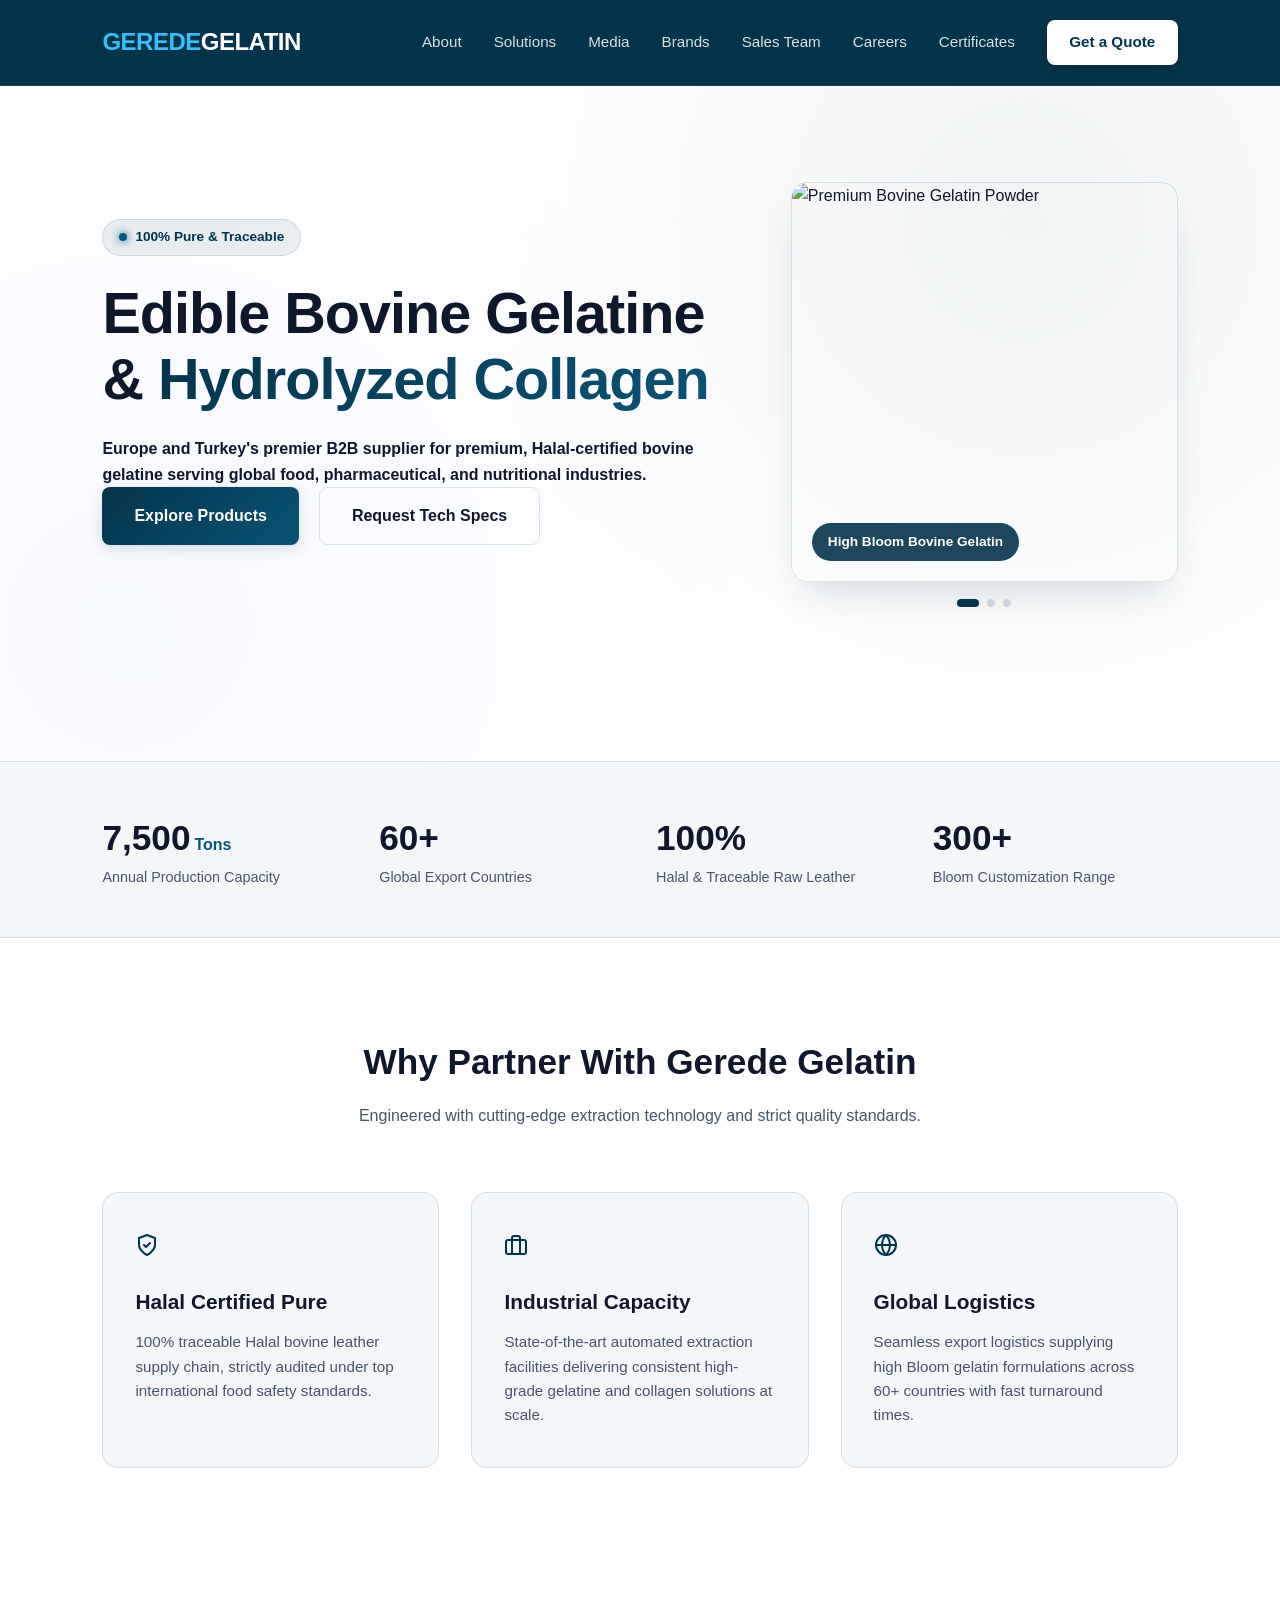
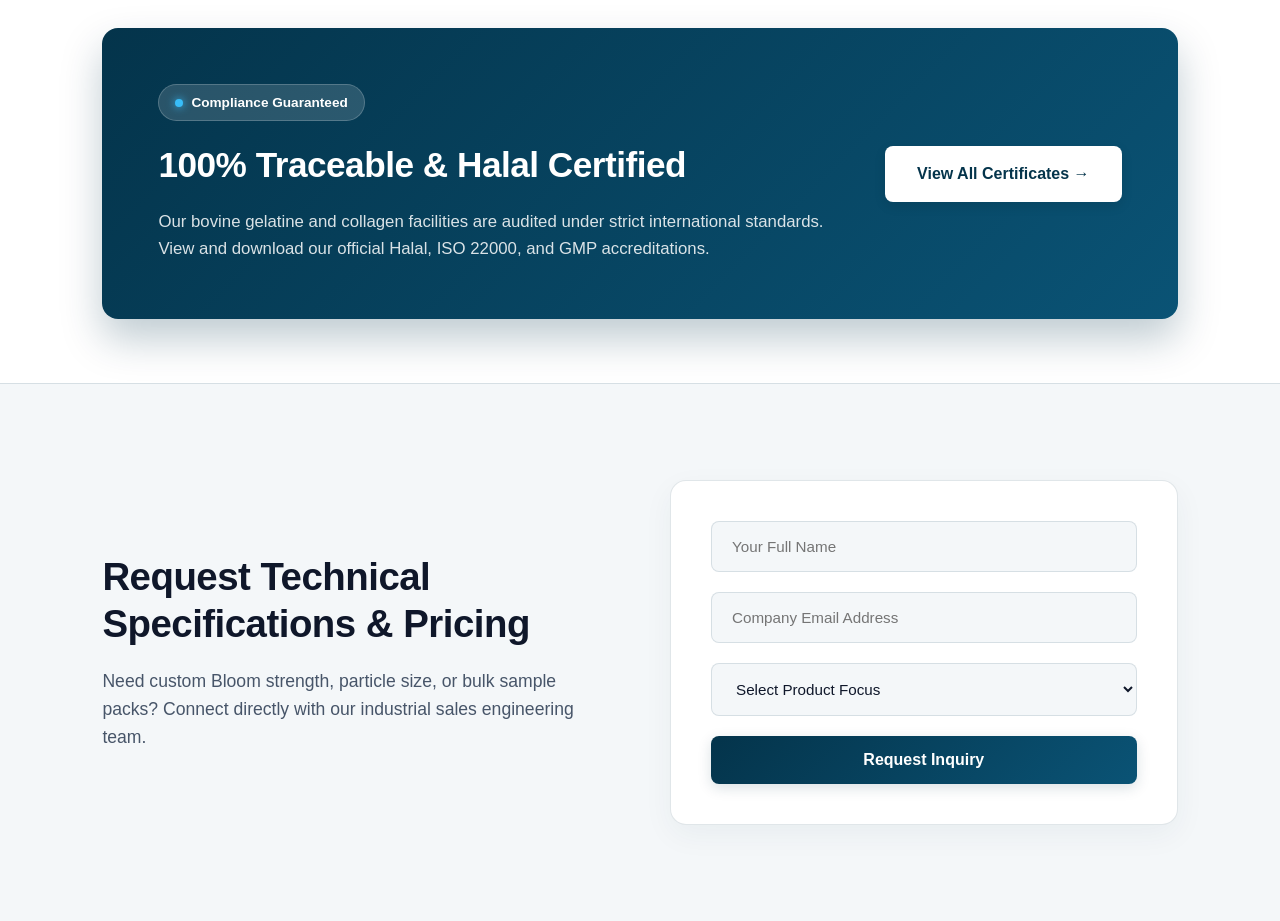
==== index.html @ 1cd3d712 "Revise index.html title and hero section layout Updated the title and improved the hero section layo" ====
<!DOCTYPE html>
<html lang="en">
<head>
  <meta charset="UTF-8">
  <meta name="viewport" content="width=device-width, initial-scale=1.0">
  <title>GeredeGelatin | Premium Halal Bovine Gelatine & Collagen</title>
  
  <!-- SEO & Meta Tags -->
  <meta name="description" content="Europe and Turkey's premier B2B supplier for premium, Halal-certified bovine gelatine and hydrolyzed collagen serving global food, pharmaceutical, and nutritional industries.">
  <meta name="keywords" content="bovine gelatine, hydrolyzed collagen, halal gelatin supplier, Gerede gelatin, pharmaceutical gelatin, B2B gelatin Turkey, baking gelatin, fish gelatin">
  <meta name="robots" content="index, follow">
  
  <!-- Fonts -->
  <link rel="preconnect" href="https://googleapis.com">
  <link rel="preconnect" href="https://gstatic.com" crossorigin>
  <link href="https://googleapis.com/css2?family=Plus+Jakarta+Sans:wght@300;400;500;600;700;800&display=swap" rel="stylesheet">
  
  <!-- Stylesheet -->
  <link rel="stylesheet" href="style.css">
</head>
<body>

  <!-- Top Header Nav -->
  <header class="navbar">
    <a href="index.html" class="logo">
      <span class="logo-accent">GEREDE</span>GELATIN
    </a>
    <nav class="nav-links">
      <a href="#about">About</a>
      <a href="#solutions">Solutions</a>
      <a href="#media">Media</a>
      <a href="#applications">Brands</a>
      <a href="sales-team.html">Sales Team</a>
      <a href="#careers">Careers</a>
      <a href="certificates.html">Certificates</a>
      <a href="#contact" class="nav-btn">Get a Quote</a>
    </nav>
  </header>

  <!-- Hero Section (Güncellendi: İki Sütunlu Yapı) -->
  <section class="hero">
    <div class="hero-container">
      
      <!-- Sol Sütun: Metin İçerikleri -->
      <div class="hero-content">
        <div class="badge">
          <span class="pulse-dot"></span> 100% Pure & Traceable
        </div>
        <h1>Edible Bovine Gelatine & <span class="text-gradient">Hydrolyzed Collagen</span></h1>
        <p><strong>Europe and Turkey's premier B2B supplier for premium, Halal-certified bovine gelatine serving global food, pharmaceutical, and nutritional industries.</strong></p>
        <div class="btn-group">
          <a href="#products" class="btn btn-primary">Explore Products</a>
          <a href="#contact" class="btn btn-outline">Request Tech Specs</a>
        </div>
      </div>

      <!-- Sağ Sütun: Görsel Slider Alanı -->
      <div class="hero-slider-wrapper">
        <div class="hero-slider">
          <!-- Görsel 1: Jelatin Üretimi / Toz -->
          <div class="slide active">
            <img src="https://unsplash.com" alt="Premium Bovine Gelatin Powder">
            <span class="slide-caption">High Bloom Bovine Gelatin</span>
          </div>
          <!-- Görsel 2: Laboratuvar / Kalite Kontrol -->
          <div class="slide">
            <img src="https://unsplash.com" alt="Pharmaceutical Grade Quality Testing">
            <span class="slide-caption">100% Traceable Lab Testing</span>
          </div>
          <!-- Görsel 3: Kapsül / İlaç Sektörü Uygulaması -->
          <div class="slide">
            <img src="https://unsplash.com" alt="Pharmaceutical Gelatin Capsules">
            <span class="slide-caption">Global Pharma Solutions</span>
          </div>
        </div>
        <!-- Slider Navigasyon Noktaları -->
        <div class="slider-dots">
          <span class="dot active"></span>
          <span class="dot"></span>
          <span class="dot"></span>
        </div>
      </div>

    </div>
  </section>

  <!-- Quick Stats Bar -->
  <section class="stats-bar">
    <div class="stat-item">
      <h2>7,500<span>Tons</span></h2>
      <p>Annual Production Capacity</p>
    </div>
    <div class="stat-item">
      <h2>60+</h2>
      <p>Global Export Countries</p>
    </div>
    <div class="stat-item">
      <h2>100%</h2>
      <p>Halal & Traceable Raw Leather</p>
    </div>
    <div class="stat-item">
      <h2>300+</h2>
      <p>Bloom Customization Range</p>
    </div>
  </section>

  <!-- Feature Grid / Products -->
  <section class="features" id="products">
    <div class="section-header">
      <h2>Why Partner With Gerede Gelatin</h2>
      <p>Engineered with cutting-edge extraction technology and strict quality standards.</p>
    </div>

    <div class="card-grid">
      <div class="card">
        <div class="icon-box">
          <svg aria-hidden="true" width="24" height="24" viewBox="0 0 24 24" fill="none" stroke="currentColor" stroke-width="2" stroke-linecap="round" stroke-linejoin="round"><path d="M12 22s8-4 8-10V5l-8-3-8 3v7c0 6 8 10 8 10z"/><path d="m9 12 2 2 4-4"/></svg>
        </div>
        <h3>Halal Certified Pure</h3>
        <p>100% traceable Halal bovine leather supply chain, strictly audited under top international food safety standards.</p>
      </div>

      <div class="card">
        <div class="icon-box">
          <svg aria-hidden="true" width="24" height="24" viewBox="0 0 24 24" fill="none" stroke="currentColor" stroke-width="2" stroke-linecap="round" stroke-linejoin="round"><rect x="2" y="7" width="20" height="14" rx="2" ry="2"/><path d="M16 21V5a2 2 0 0 0-2-2h-4a2 2 0 0 0-2 2v16"/></svg>
        </div>
        <h3>Industrial Capacity</h3>
        <p>State-of-the-art automated extraction facilities delivering consistent high-grade gelatine and collagen solutions at scale.</p>
      </div>

      <div class="card">
        <div class="icon-box">
          <svg aria-hidden="true" width="24" height="24" viewBox="0 0 24 24" fill="none" stroke="currentColor" stroke-width="2" stroke-linecap="round" stroke-linejoin="round"><circle cx="12" cy="12" r="10"/><path d="M2 12h20"/><path d="M12 2a15.3 15.3 0 0 1 4 10 15.3 15.3 0 0 1-4 10 15.3 15.3 0 0 1-4-10 15.3 15.3 0 0 1 4-10z"/></svg>
        </div>
        <h3>Global Logistics</h3>
        <p>Seamless export logistics supplying high Bloom gelatin formulations across 60+ countries with fast turnaround times.</p>
      </div>
    </div>
  </section>

  <!-- Certificate Preview Section -->
  <section class="cert-preview-section">
    <div class="cert-preview-card">
      <div class="cert-preview-info">
        <span class="badge">
          <span class="pulse-dot"></span> Compliance Guaranteed
        </span>
        <h2>100% Traceable & Halal Certified</h2>
        <p>Our bovine gelatine and collagen facilities are audited under strict international standards. View and download our official Halal, ISO 22000, and GMP accreditations.</p>
      </div>
      <div class="cert-preview-cta">
        <a href="certificates.html" class="btn btn-primary">View All Certificates →</a>
      </div>
    </div>
  </section>

  <!-- B2B Lead CTA / Contact Section -->
  <section class="contact-section" id="contact">
    <div class="contact-container">
      <div class="contact-text">
        <h2>Request Technical Specifications & Pricing</h2>
        <p>Need custom Bloom strength, particle size, or bulk sample packs? Connect directly with our industrial sales engineering team.</p>
      </div>
      <form class="contact-form" onsubmit="event.preventDefault();">
        <div class="form-group">
          <label for="full-name" class="sr-only">Your Full Name</label>
          <input type="text" id="full-name" placeholder="Your Full Name" required>
        </div>
        
        <div class="form-group">
          <label for="company-email" class="sr-only">Company Email Address</label>
          <input type="email" id="company-email" placeholder="Company Email Address" required>
        </div>

        <div class="form-group">
          <label for="product-focus" class="sr-only">Select Product Focus</label>
          <select id="product-focus" required>
            <option value="" disabled selected>Select Product Focus</option>
            <option value="edible">Edible Bovine Gelatine</option>
            <option value="pharma">Pharmaceutical Grade Gelatine</option>
            <option value="collagen">Hydrolyzed Collagen Peptides</option>
          </select>
        </div>

        <button type="submit" class="btn btn-primary">Request Inquiry</button>
      </form>
    </div>
  </section>

  <!-- Slider Otomatik Geçiş Scripti -->
  <script>
    const slides = document.querySelectorAll('.slide');
    const dots = document.querySelectorAll('.dot');
    let currentSlide = 0;

    function showSlide(index) {
      slides.forEach(slide => slide.classList.remove('active'));
      dots.forEach(dot => dot.classList.remove('active'));
      
      slides[index].classList.add('active');
      dots[index].classList.add('active');
    }

    function nextSlide() {
      currentSlide = (currentSlide + 1) % slides.length;
      showSlide(currentSlide);
    }

    // Her 4 saniyede bir resmi otomatik değiştirir
    setInterval(nextSlide, 4000);
  </script>

</body>
</html>
---- style.css ----
/* ==========================================================================
   1. Global Variables & Crisp White Theme
   ========================================================================== */
:root {
  --bg-main: #ffffff;                    /* Tam Beyaz Arka Plan */
  --bg-surface: #f4f7f9;                 /* Kartlar için hafif gri-mavi */
  --bg-surface-hover: #eaf0f4;
  
  /* Navy & Sapphire Accents */
  --primary: #04344b;                    /* Kurumsal Koyu Lacivert */
  --primary-light: #07567c;
  --primary-gradient: linear-gradient(135deg, #04344b 0%, #0a5375 100%);
  --accent-glow: rgba(4, 52, 75, 0.15);
  
  --text-main: #0f172a;                  /* Okunabilirlik için ana metin */
  --text-muted: #475569;                 /* İkinci derece metinler */
  --border-color: rgba(4, 52, 75, 0.12);

  --radius-sm: 8px;
  --radius-md: 16px;
  --radius-lg: 24px;
}

* {
  margin: 0;
  padding: 0;
  box-sizing: border-box;
}

html {
  scroll-behavior: smooth;
}

body {
  font-family: 'Plus Jakarta Sans', sans-serif;
  background-color: var(--bg-main);
  color: var(--text-main);
  line-height: 1.6;
  overflow-x: hidden;
}

/* ==========================================================================
   2. Sleek Mavi Header (Yazılar Beyaz)
   ========================================================================== */
.navbar {
  display: flex;
  justify-content: space-between;
  align-items: center;
  padding: 1.25rem 8%;
  background: var(--primary);
  border-bottom: 1px solid rgba(255, 255, 255, 0.08);
  position: sticky;
  top: 0;
  z-index: 1000;
}

.logo {
  font-weight: 800;
  font-size: 1.5rem;
  color: #ffffff;
  text-decoration: none;
  letter-spacing: -0.5px;
}

.logo-accent {
  color: #38bdf8;
  -webkit-text-fill-color: initial;
  background: none;
}

.nav-links {
  display: flex;
  align-items: center;
  gap: 2rem;
}

.nav-links a {
  text-decoration: none;
  color: rgba(255, 255, 255, 0.85);
  font-weight: 500;
  font-size: 0.95rem;
  transition: color 0.2s ease;
}

.nav-links a:hover {
  color: #ffffff;
}

.nav-links .nav-btn {
  background: #ffffff;
  color: var(--primary);
  font-weight: 700;
  padding: 0.65rem 1.4rem;
  border-radius: var(--radius-sm);
  box-shadow: 0 4px 12px rgba(0, 0, 0, 0.15);
  transition: transform 0.2s ease, box-shadow 0.2s ease;
}

.nav-links .nav-btn:hover {
  transform: translateY(-2px);
  box-shadow: 0 6px 20px rgba(255, 255, 255, 0.25);
  background: #f4f7f9;
}

/* ==========================================================================
   3. Hero Section (Yazılar Sola Yaslı, Çakışmalar Temizlendi)
   ========================================================================== */
.hero {
  padding: 6rem 8% 4rem;
  background: radial-gradient(circle at 80% 20%, rgba(4, 52, 75, 0.06) 0%, transparent 50%),
              radial-gradient(circle at 10% 80%, rgba(37, 99, 235, 0.04) 0%, transparent 50%);
  min-height: 75vh;
  display: block; /* Hatalı ortalamayı engellemek için block yapıldı */
}

.hero-container {
  display: flex;
  align-items: center;
  justify-content: space-between;
  gap: 60px;
  width: 100%;
  max-width: 1400px;
  margin: 0 auto;
}

/* Sol Taraf: Yazıların Alanı */
.hero-content {
  flex: 1.3;
  max-width: 680px;
  text-align: left; /* Sola yaslama kesinleştirildi */
}

.badge {
  display: inline-flex;
  align-items: center;
  gap: 8px;
  background: rgba(4, 52, 75, 0.08);
  border: 1px solid var(--border-color);
  color: var(--primary);
  font-size: 0.85rem;
  font-weight: 600;
  padding: 0.4rem 1rem;
  border-radius: 100px;
  margin-bottom: 1.5rem;
}

.pulse-dot {
  width: 8px;
  height: 8px;
  background-color: var(--primary-light);
  border-radius: 50%;
  box-shadow: 0 0 8px var(--primary-light);
}

.hero h1 {
  font-size: clamp(2.3rem, 4.5vw, 3.8rem);
  font-weight: 800;
  line-height: 1.15;
  letter-spacing: -1px;
  color: var(--text-main);
  margin-bottom: 1.5rem;
  text-align: left;
}

.text-gradient {
  background: var(--primary-gradient);
  -webkit-background-clip: text;
  -webkit-text-fill-color: transparent;
}

/* Tanıtım Yazısı */
.hero-bold-text {
  font-size: 1.2rem;
  font-weight: 700;
  line-height: 1.6;
  color: var(--text-muted);
  margin-bottom: 2.5rem;
  max-width: 95%; 
  text-align: left;
}

/* Sağ Taraf: Slider Alanı */
.hero-slider-wrapper {
  flex: 0.8;
  width: 100%;
  max-width: 480px;
  position: relative;
}

.hero-slider {
  width: 100%;
  height: 400px;
  position: relative;
  overflow: hidden;
  border-radius: var(--radius-md);
  box-shadow: 0 20px 40px -15px rgba(4, 52, 75, 0.2);
  border: 1px solid var(--border-color);
}

.slide {
  position: absolute;
  top: 0;
  left: 0;
  width: 100%;
  height: 100%;
  opacity: 0;
  transition: opacity 0.6s ease-in-out;
}

.slide.active {
  opacity: 1;
}

.slide img {
  width: 100%;
  height: 100%;
  object-fit: cover;
}

.slide-caption {
  position: absolute;
  bottom: 20px;
  left: 20px;
  background: rgba(4, 52, 75, 0.9);
  color: #ffffff;
  padding: 8px 16px;
  border-radius: 30px;
  font-size: 0.85rem;
  font-weight: 600;
  backdrop-filter: blur(4px);
}

.slider-dots {
  position: absolute;
  bottom: -25px;
  left: 50%;
  transform: translateX(-50%);
  display: flex;
  gap: 8px;
}

.dot {
  width: 8px;
  height: 8px;
  border-radius: 50%;
  background: #cbd5e1;
  transition: all 0.3s ease;
}

.dot.active {
  background: var(--primary);
  width: 22px;
  border-radius: 4px;
}

/* Buton Grupları */
.btn-group {
  display: flex;
  gap: 1.25rem;
  flex-wrap: wrap;
  justify-content: flex-start; /* Butonları sola yaslar */
}

.btn {
  padding: 0.95rem 2rem;
  font-weight: 600;
  font-size: 1rem;
  text-decoration: none;
  border-radius: var(--radius-sm);
  transition: all 0.25s ease;
  display: inline-flex;
  align-items: center;
  justify-content: center;
}

.btn-primary {
  background: var(--primary-gradient);
  color: #ffffff;
  box-shadow: 0 4px 14px var(--accent-glow);
}

.btn-primary:hover {
  transform: translateY(-2px);
  box-shadow: 0 6px 20px rgba(4, 52, 75, 0.3);
}

.btn-outline {
  background: transparent;
  border: 1px solid var(--border-color);
  color: var(--text-main);
}

.btn-outline:hover {
  background: var(--bg-surface);
  border-color: var(--primary);
}

/* ==========================================================================
   4. Stats Counter Bar
   ========================================================================== */
.stats-bar {
  display: grid;
  grid-template-columns: repeat(auto-fit, minmax(200px, 1fr));
  gap: 2rem;
  padding: 3rem 8%;
  background: var(--bg-surface);
  border-top: 1px solid var(--border-color);
  border-bottom: 1px solid var(--border-color);
}

.stat-item h2 {
  font-size: 2.2rem;
  font-weight: 800;
  color: var(--text-main);
}

.stat-item h2 span {
  font-size: 1rem;
  color: var(--primary-light);
  margin-left: 4px;
}

.stat-item p {
  color: var(--text-muted);
  font-size: 0.9rem;
}

/* ==========================================================================
   5. Features Grid & Icon Colors
   ========================================================================== */
.features {
  padding: 6rem 8%;
  max-width: 1400px;
  margin: 0 auto;
}

.section-header {
  text-align: center;
  max-width: 600px;
  margin: 0 auto 4rem;
}

.section-header h2 {
  font-size: 2.2rem;
  font-weight: 700;
  margin-bottom: 0.75rem;
}

.section-header p {
  color: var(--text-muted);
}

.card-grid {
  display: grid;
  grid-template-columns: repeat(auto-fit, minmax(300px, 1fr));
  gap: 2rem;
}

.card {
  background: var(--bg-surface);
  padding: 2.5rem 2rem;
  border-radius: var(--radius-md);
  border: 1px solid var(--border-color);
  transition: all 0.3s cubic-bezier(0.4, 0, 0.2, 1);
}

.card:hover {
  transform: translateY(-4px);
  background: var(--bg-surface-hover);
  box-shadow: 0 12px 20px rgba(4, 52, 75, 0.05);
}

/* İkonların rengi lacivert yapıldı */
.icon-box {
  color: var(--primary);
  margin-bottom: 1.25rem;
}

.card h3 {
  font-size: 1.3rem;
  margin-bottom: 0.75rem;
  font-weight: 700;
}

.card p {
  color: var(--text-muted);
  font-size: 0.95rem;
}

/* ==========================================================================
   6. Responsive Mobile Design (Mobilde Ortalanır)
   ========================================================================== */
@media (max-width: 968px) {
  .hero {
    padding: 4rem 8% 3rem;
  }
  .hero-container {
    flex-direction: column;
    text-align: center;
    gap: 40px;
  }
  .hero-content {
    text-align: center;
    max-width: 100%;
  }
  .hero h1, .hero-bold-text {
    text-align: center;
  }
  .btn-group {
    justify-content: center;
  }
  .hero-slider-wrapper {
    max-width: 100%;
  }
  .hero-slider {
    height: 320px;
  }
}
/* ==========================================================================
   7. Certificate Preview Section (Eksik Olan Alt Kısım)
   ========================================================================== */
.cert-preview-section {
  padding: 4rem 8%;
  background: var(--bg-main);
}

.cert-preview-card {
  background: var(--primary-gradient);
  color: #ffffff;
  padding: 3.5rem;
  border-radius: var(--radius-md);
  display: flex;
  justify-content: space-between;
  align-items: center;
  gap: 40px;
  box-shadow: 0 20px 40px rgba(4, 52, 75, 0.25);
}

.cert-preview-info {
  flex: 1;
  max-width: 700px;
}

.cert-preview-info .badge {
  background: rgba(255, 255, 255, 0.15);
  color: #ffffff;
  border: 1px solid rgba(255, 255, 255, 0.2);
  margin-bottom: 1rem;
}

.cert-preview-info .pulse-dot {
  background-color: #38bdf8;
  box-shadow: 0 0 8px #38bdf8;
}

.cert-preview-info h2 {
  font-size: 2.2rem;
  font-weight: 800;
  margin-bottom: 1rem;
  letter-spacing: -0.5px;
}

.cert-preview-info p {
  color: rgba(255, 255, 255, 0.85);
  font-size: 1.05rem;
  line-height: 1.6;
}

/* Kartın İçindeki Beyaz Buton */
.cert-preview-cta .btn-primary {
  background: #ffffff;
  color: var(--primary);
  font-weight: 700;
  box-shadow: 0 4px 12px rgba(0, 0, 0, 0.1);
  white-space: nowrap;
}

.cert-preview-cta .btn-primary:hover {
  background: var(--bg-surface);
  color: var(--primary-light);
  transform: translateY(-2px);
  box-shadow: 0 8px 24px rgba(255, 255, 255, 0.2);
}

/* ==========================================================================
   8. B2B Lead CTA / Contact Section (Eksik Olan Form Alanı)
   ========================================================================== */
.contact-section {
  padding: 6rem 8%;
  background: var(--bg-surface);
  border-top: 1px solid var(--border-color);
}

.contact-container {
  max-width: 1200px;
  margin: 0 auto;
  display: grid;
  grid-template-columns: 1fr 1fr;
  gap: 60px;
  align-items: center;
}

.contact-text h2 {
  font-size: 2.4rem;
  font-weight: 800;
  color: var(--text-main);
  margin-bottom: 1.25rem;
  letter-spacing: -0.5px;
  line-height: 1.2;
}

.contact-text p {
  color: var(--text-muted);
  font-size: 1.1rem;
  line-height: 1.6;
}

/* Modern Form Elementleri */
.contact-form {
  background: #ffffff;
  padding: 2.5rem;
  border-radius: var(--radius-md);
  border: 1px solid var(--border-color);
  box-shadow: 0 10px 30px rgba(4, 52, 75, 0.05);
  display: flex;
  flex-direction: column;
  gap: 1.25rem;
}

.form-group {
  position: relative;
  width: 100%;
}

/* Ekran okuyucular için gizlenen label'lar siteyi bozmasın */
.sr-only {
  position: absolute;
  width: 1px;
  height: 1px;
  padding: 0;
  margin: -1px;
  overflow: hidden;
  clip: rect(0, 0, 0, 0);
  border: 0;
}

.contact-form input,
.contact-form select {
  width: 100%;
  padding: 1rem 1.25rem;
  font-family: inherit;
  font-size: 0.95rem;
  color: var(--text-main);
  background-color: var(--bg-surface);
  border: 1px solid var(--border-color);
  border-radius: var(--radius-sm);
  transition: all 0.2s ease;
  outline: none;
}

/* Girdi Alanlarına Tıklanınca (Focus) Oluşan Efekt */
.contact-form input:focus,
.contact-form select:focus {
  border-color: var(--primary);
  background-color: #ffffff;
  box-shadow: 0 0 0 3px rgba(4, 52, 75, 0.1);
}

.contact-form button[type="submit"] {
  width: 100%;
  border: none;
  cursor: pointer;
  font-family: inherit;
}

/* ==========================================================================
   9. Alt Kısımlar İçin Mobil Uyumluluk (Responsive)
   ========================================================================== */
@media (max-width: 968px) {
  .cert-preview-card {
    flex-direction: column;
    text-align: center;
    padding: 2.5rem 1.5rem;
    gap: 25px;
  }
  
  .contact-container {
    grid-template-columns: 1fr;
    gap: 40px;
    text-align: center;
  }

  .contact-form {
    padding: 1.75rem;
  }
}
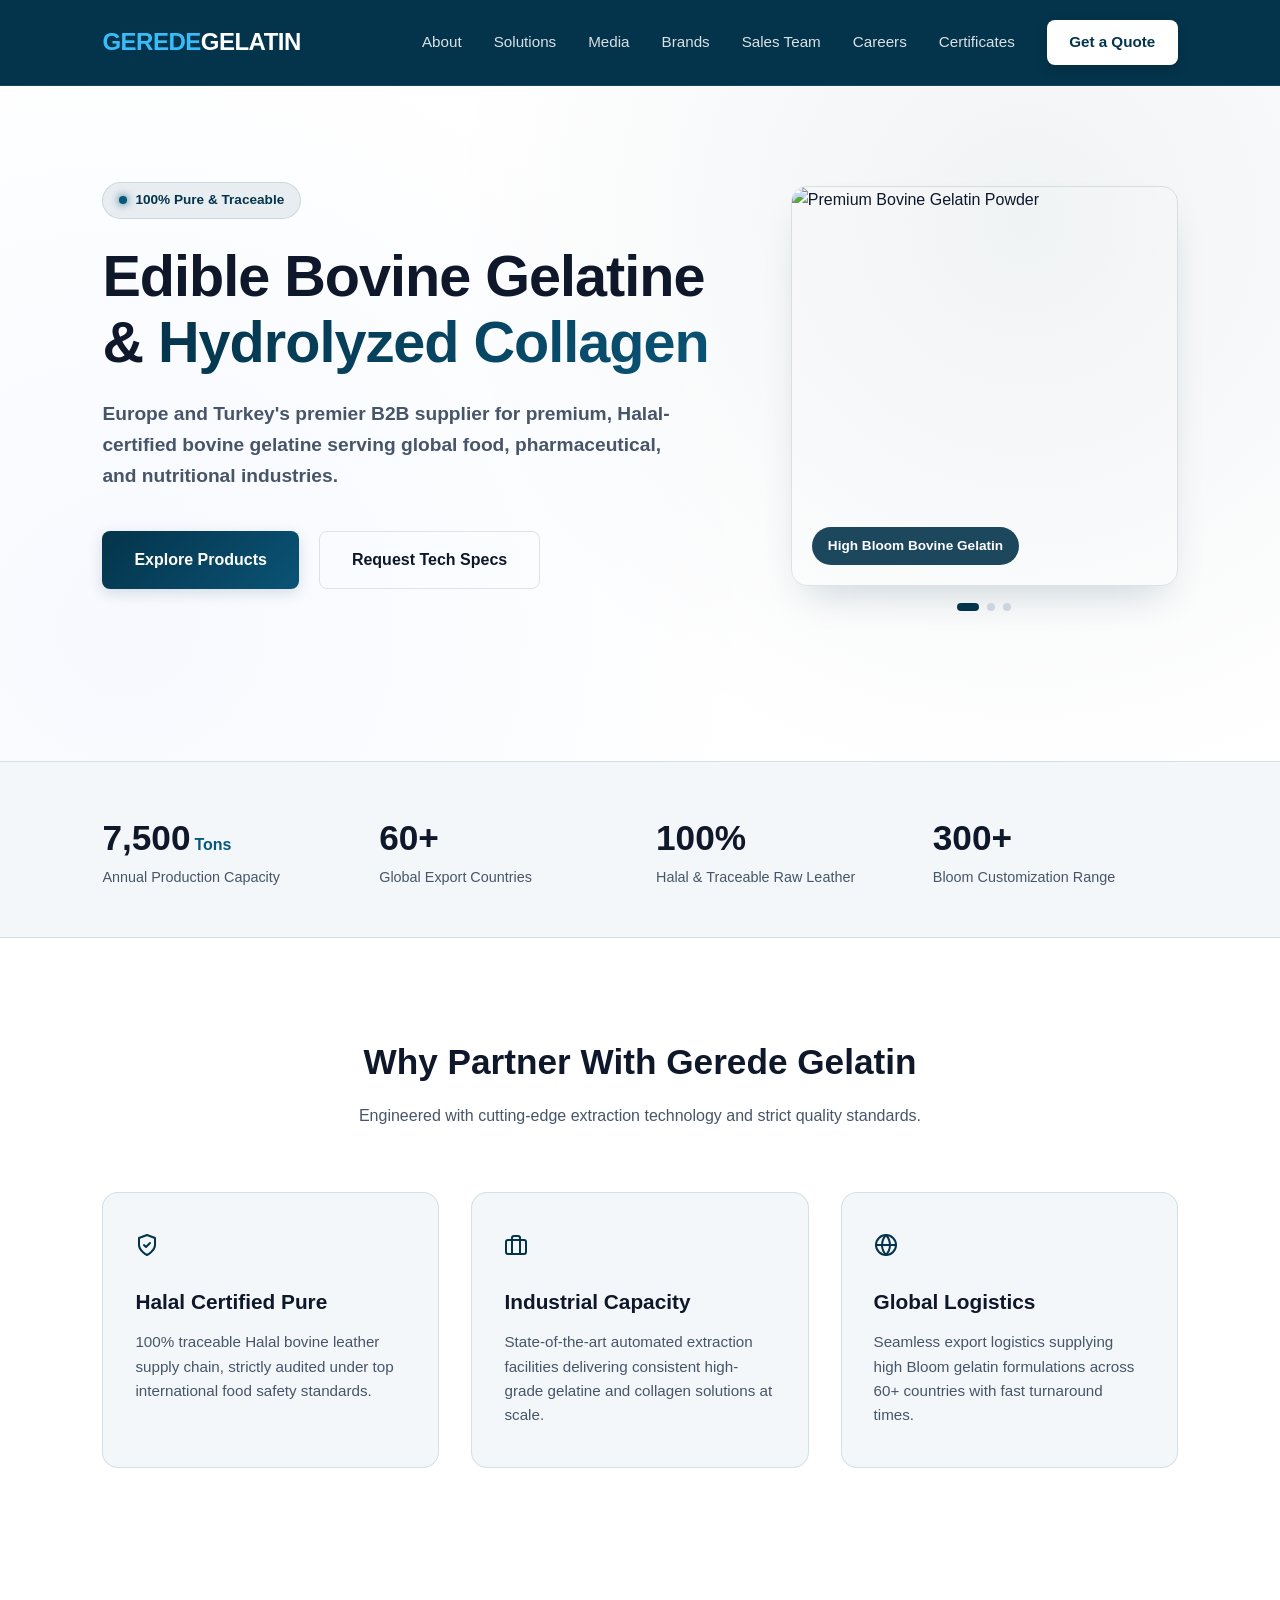
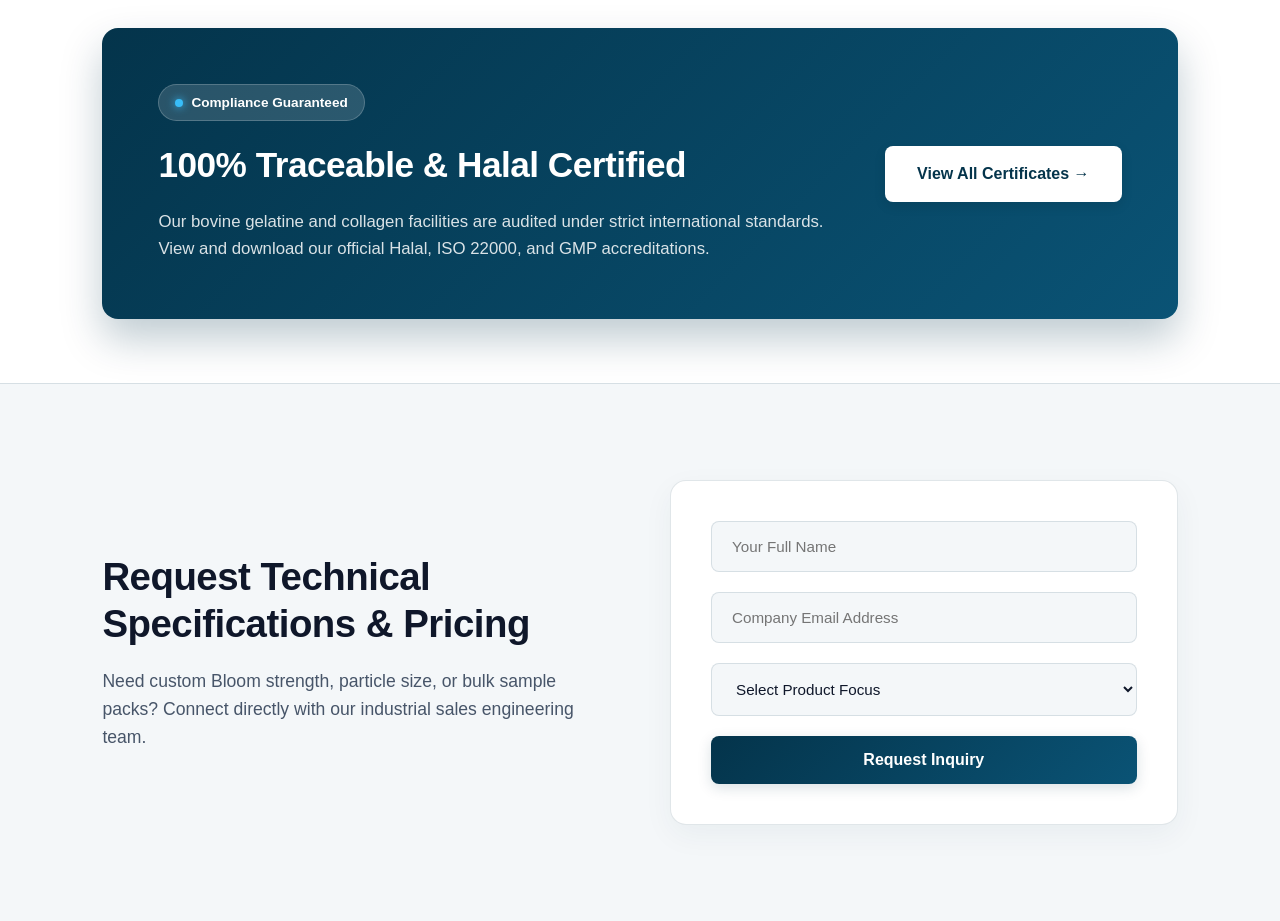
==== commit 6baea661: "a" ====
--- a/index.html
+++ b/index.html
@@ -3,7 +3,7 @@
 <head>
   <meta charset="UTF-8">
   <meta name="viewport" content="width=device-width, initial-scale=1.0">
-  <title>GeredeGelatin | Premium Halal Bovine Gelatine & Collagen</title>
+  <title>GeredeGelatin | Gelatine & Collagen</title>
   
   <!-- SEO & Meta Tags -->
   <meta name="description" content="Europe and Turkey's premier B2B supplier for premium, Halal-certified bovine gelatine and hydrolyzed collagen serving global food, pharmaceutical, and nutritional industries.">
@@ -37,17 +37,18 @@
     </nav>
   </header>
 
-  <!-- Hero Section (Güncellendi: İki Sütunlu Yapı) -->
+  <!-- Hero Section -->
   <section class="hero">
     <div class="hero-container">
       
-      <!-- Sol Sütun: Metin İçerikleri -->
+      <!-- Sol Sütun: Yazı Alanı -->
       <div class="hero-content">
         <div class="badge">
           <span class="pulse-dot"></span> 100% Pure & Traceable
         </div>
         <h1>Edible Bovine Gelatine & <span class="text-gradient">Hydrolyzed Collagen</span></h1>
-        <p><strong>Europe and Turkey's premier B2B supplier for premium, Halal-certified bovine gelatine serving global food, pharmaceutical, and nutritional industries.</strong></p>
+        <!-- class="hero-bold-text" eklenerek daralması engellendi -->
+        <p class="hero-bold-text">Europe and Turkey's premier B2B supplier for premium, Halal-certified bovine gelatine serving global food, pharmaceutical, and nutritional industries.</p>
         <div class="btn-group">
           <a href="#products" class="btn btn-primary">Explore Products</a>
           <a href="#contact" class="btn btn-outline">Request Tech Specs</a>
@@ -57,23 +58,19 @@
       <!-- Sağ Sütun: Görsel Slider Alanı -->
       <div class="hero-slider-wrapper">
         <div class="hero-slider">
-          <!-- Görsel 1: Jelatin Üretimi / Toz -->
           <div class="slide active">
             <img src="https://unsplash.com" alt="Premium Bovine Gelatin Powder">
             <span class="slide-caption">High Bloom Bovine Gelatin</span>
           </div>
-          <!-- Görsel 2: Laboratuvar / Kalite Kontrol -->
           <div class="slide">
             <img src="https://unsplash.com" alt="Pharmaceutical Grade Quality Testing">
             <span class="slide-caption">100% Traceable Lab Testing</span>
           </div>
-          <!-- Görsel 3: Kapsül / İlaç Sektörü Uygulaması -->
           <div class="slide">
             <img src="https://unsplash.com" alt="Pharmaceutical Gelatin Capsules">
             <span class="slide-caption">Global Pharma Solutions</span>
           </div>
         </div>
-        <!-- Slider Navigasyon Noktaları -->
         <div class="slider-dots">
           <span class="dot active"></span>
           <span class="dot"></span>
@@ -187,7 +184,6 @@
     </div>
   </section>
 
-  <!-- Slider Otomatik Geçiş Scripti -->
   <script>
     const slides = document.querySelectorAll('.slide');
     const dots = document.querySelectorAll('.dot');
@@ -196,7 +192,6 @@
     function showSlide(index) {
       slides.forEach(slide => slide.classList.remove('active'));
       dots.forEach(dot => dot.classList.remove('active'));
-      
       slides[index].classList.add('active');
       dots[index].classList.add('active');
     }
@@ -205,8 +200,6 @@
       currentSlide = (currentSlide + 1) % slides.length;
       showSlide(currentSlide);
     }
-
-    // Her 4 saniyede bir resmi otomatik değiştirir
     setInterval(nextSlide, 4000);
   </script>
 
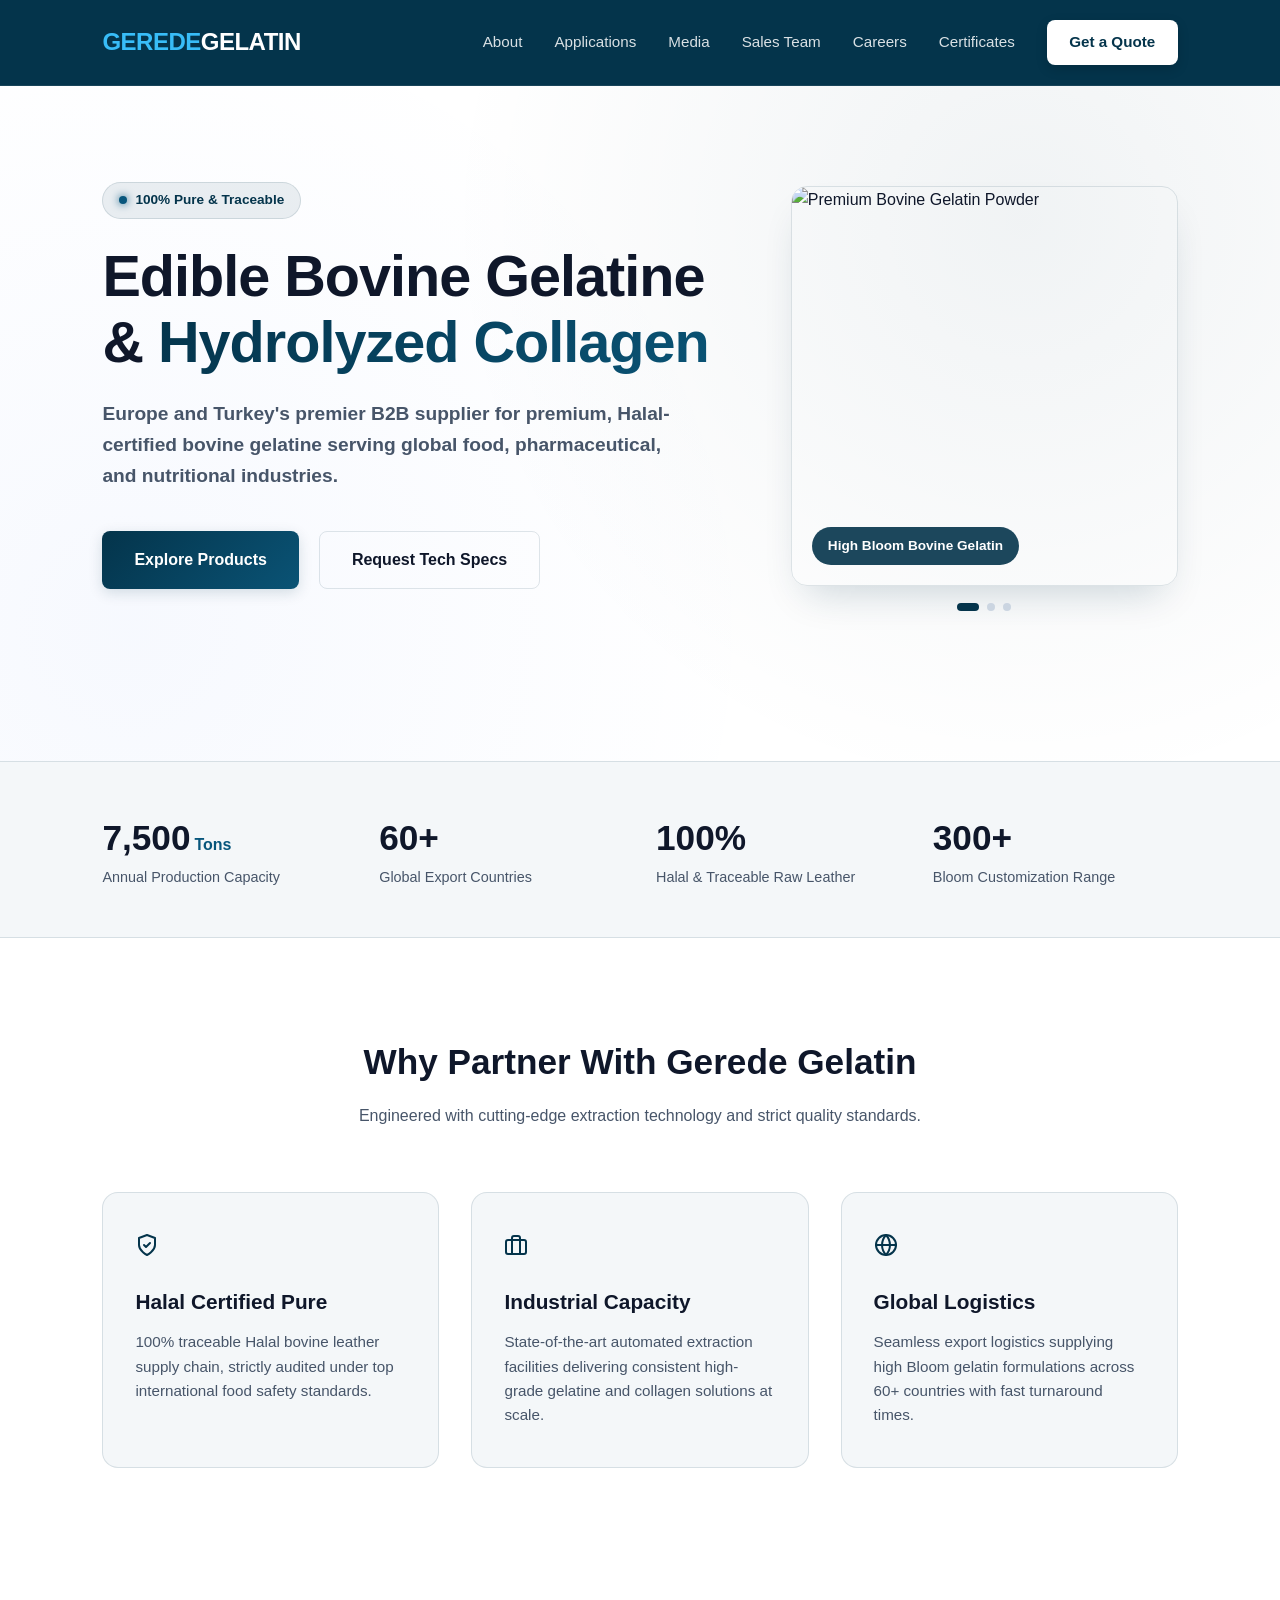
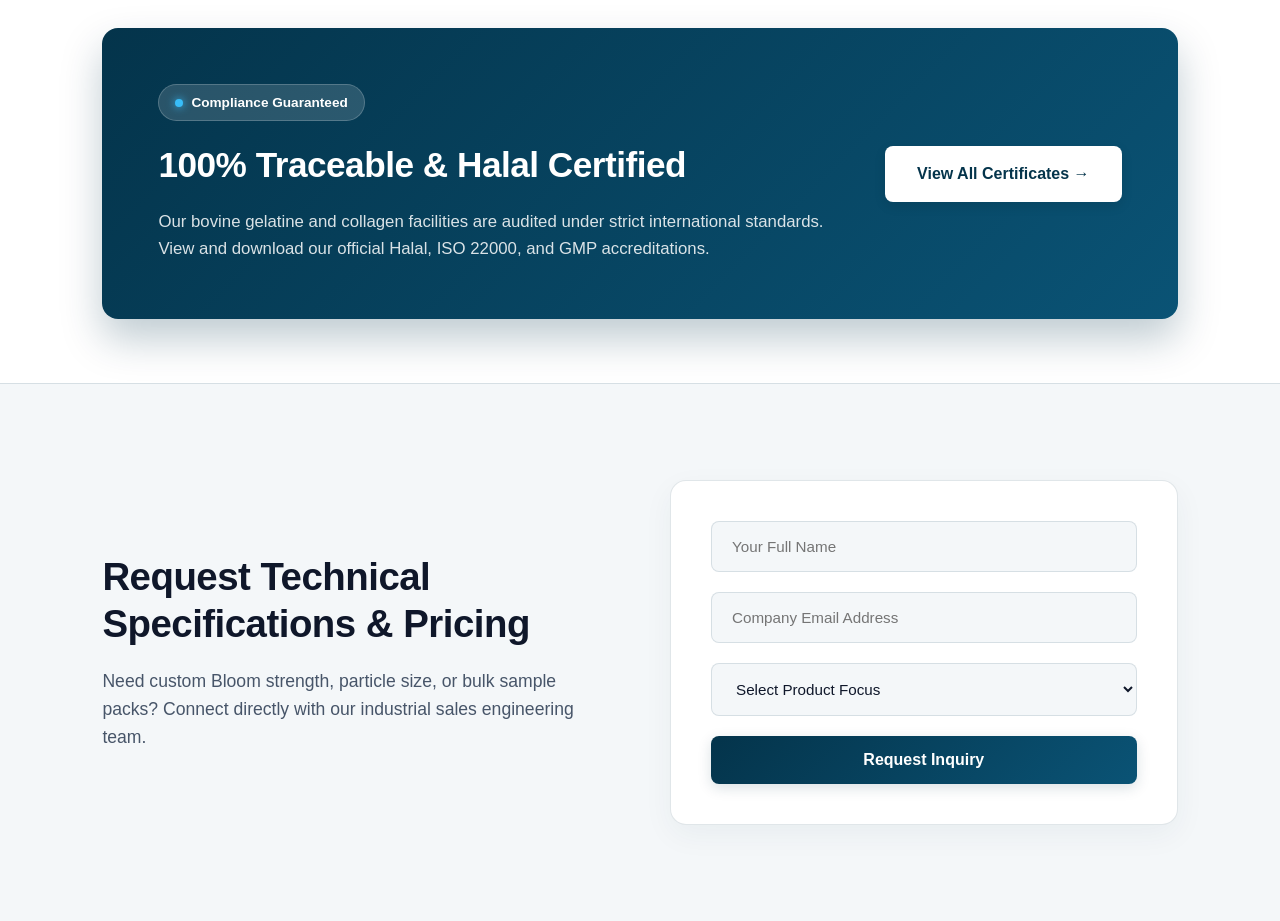
==== commit fa15e02c: "aa" ====
--- a/index.html
+++ b/index.html
@@ -26,12 +26,11 @@
       <span class="logo-accent">GEREDE</span>GELATIN
     </a>
     <nav class="nav-links">
-      <a href="#about">About</a>
-      <a href="#solutions">Solutions</a>
-      <a href="#media">Media</a>
-      <a href="#applications">Brands</a>
-      <a href="sales-team.html">Sales Team</a>
-      <a href="#careers">Careers</a>
+      <a href="#about.html">About</a>
+      <a href="#applications.html">Applications</a>
+      <a href="#media.html">Media</a>
+      <a href="team.html">Sales Team</a>
+      <a href="#careers.html">Careers</a>
       <a href="certificates.html">Certificates</a>
       <a href="#contact" class="nav-btn">Get a Quote</a>
     </nav>
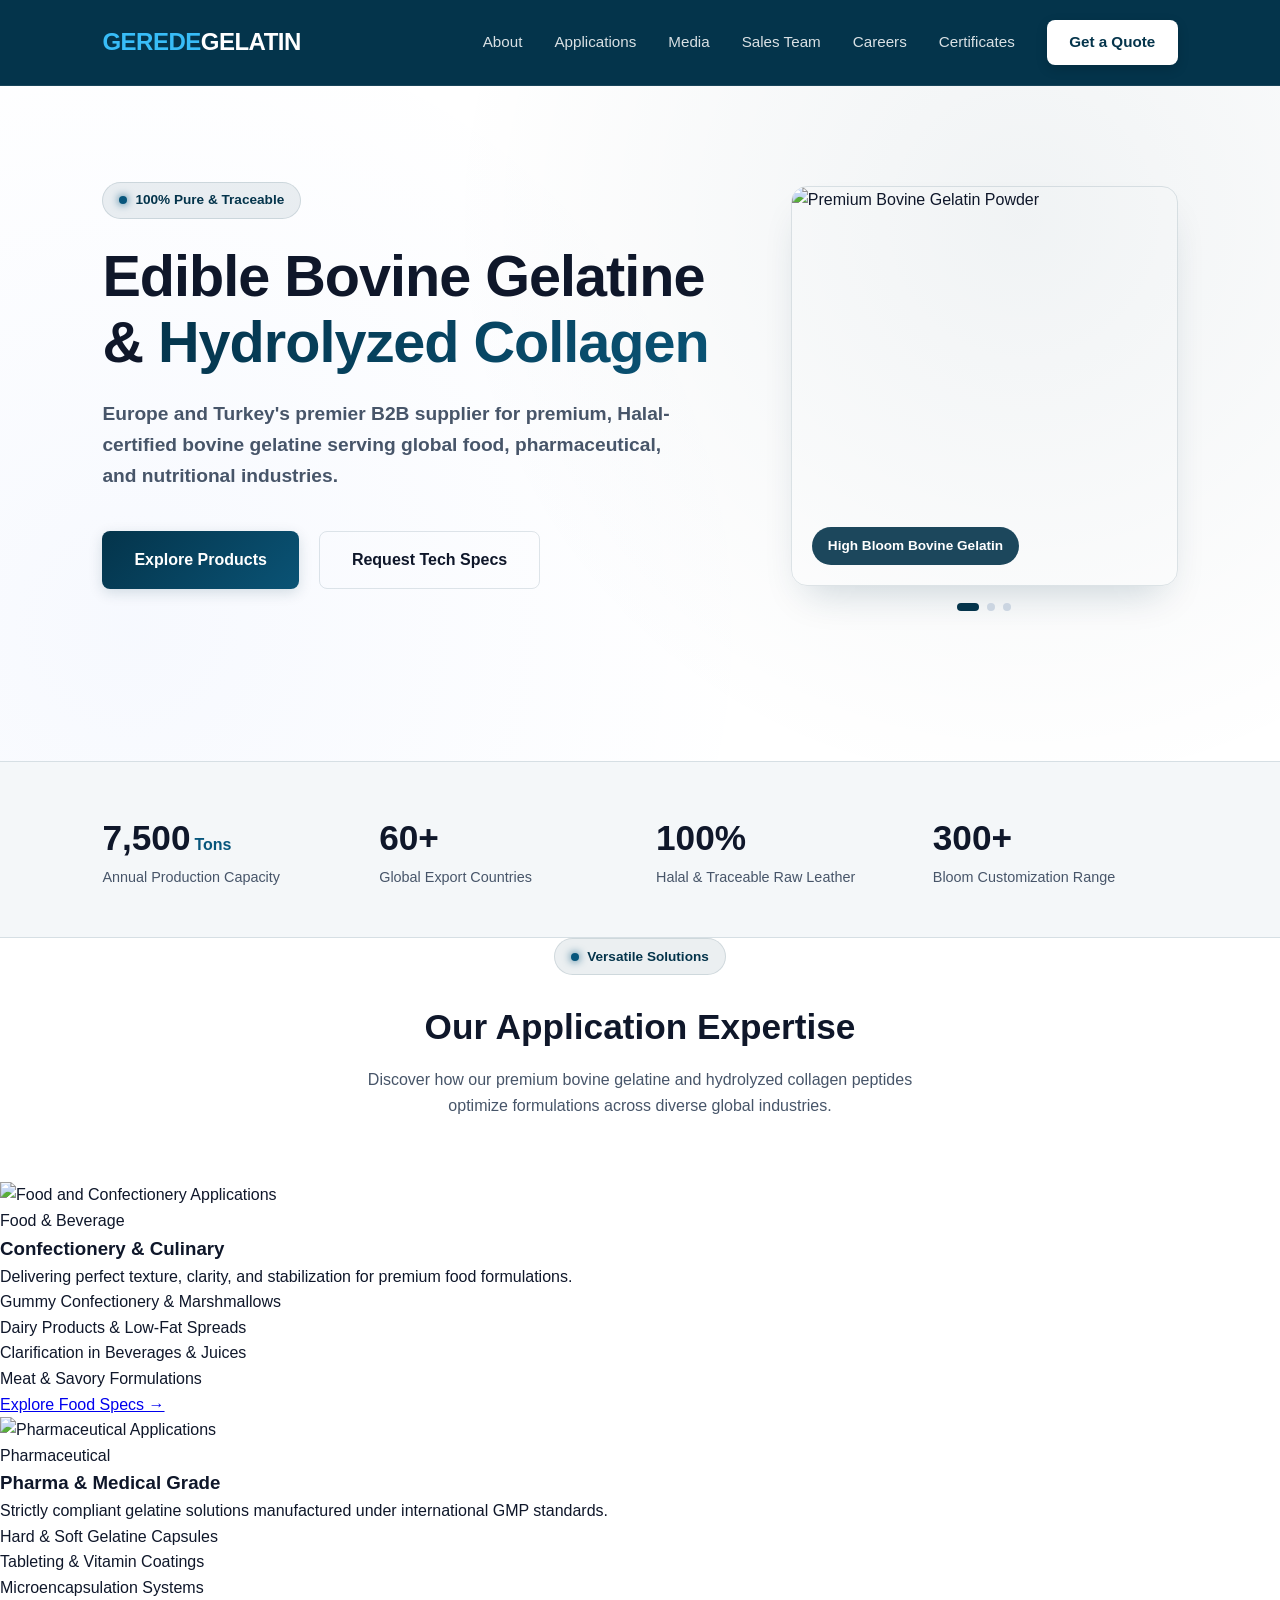
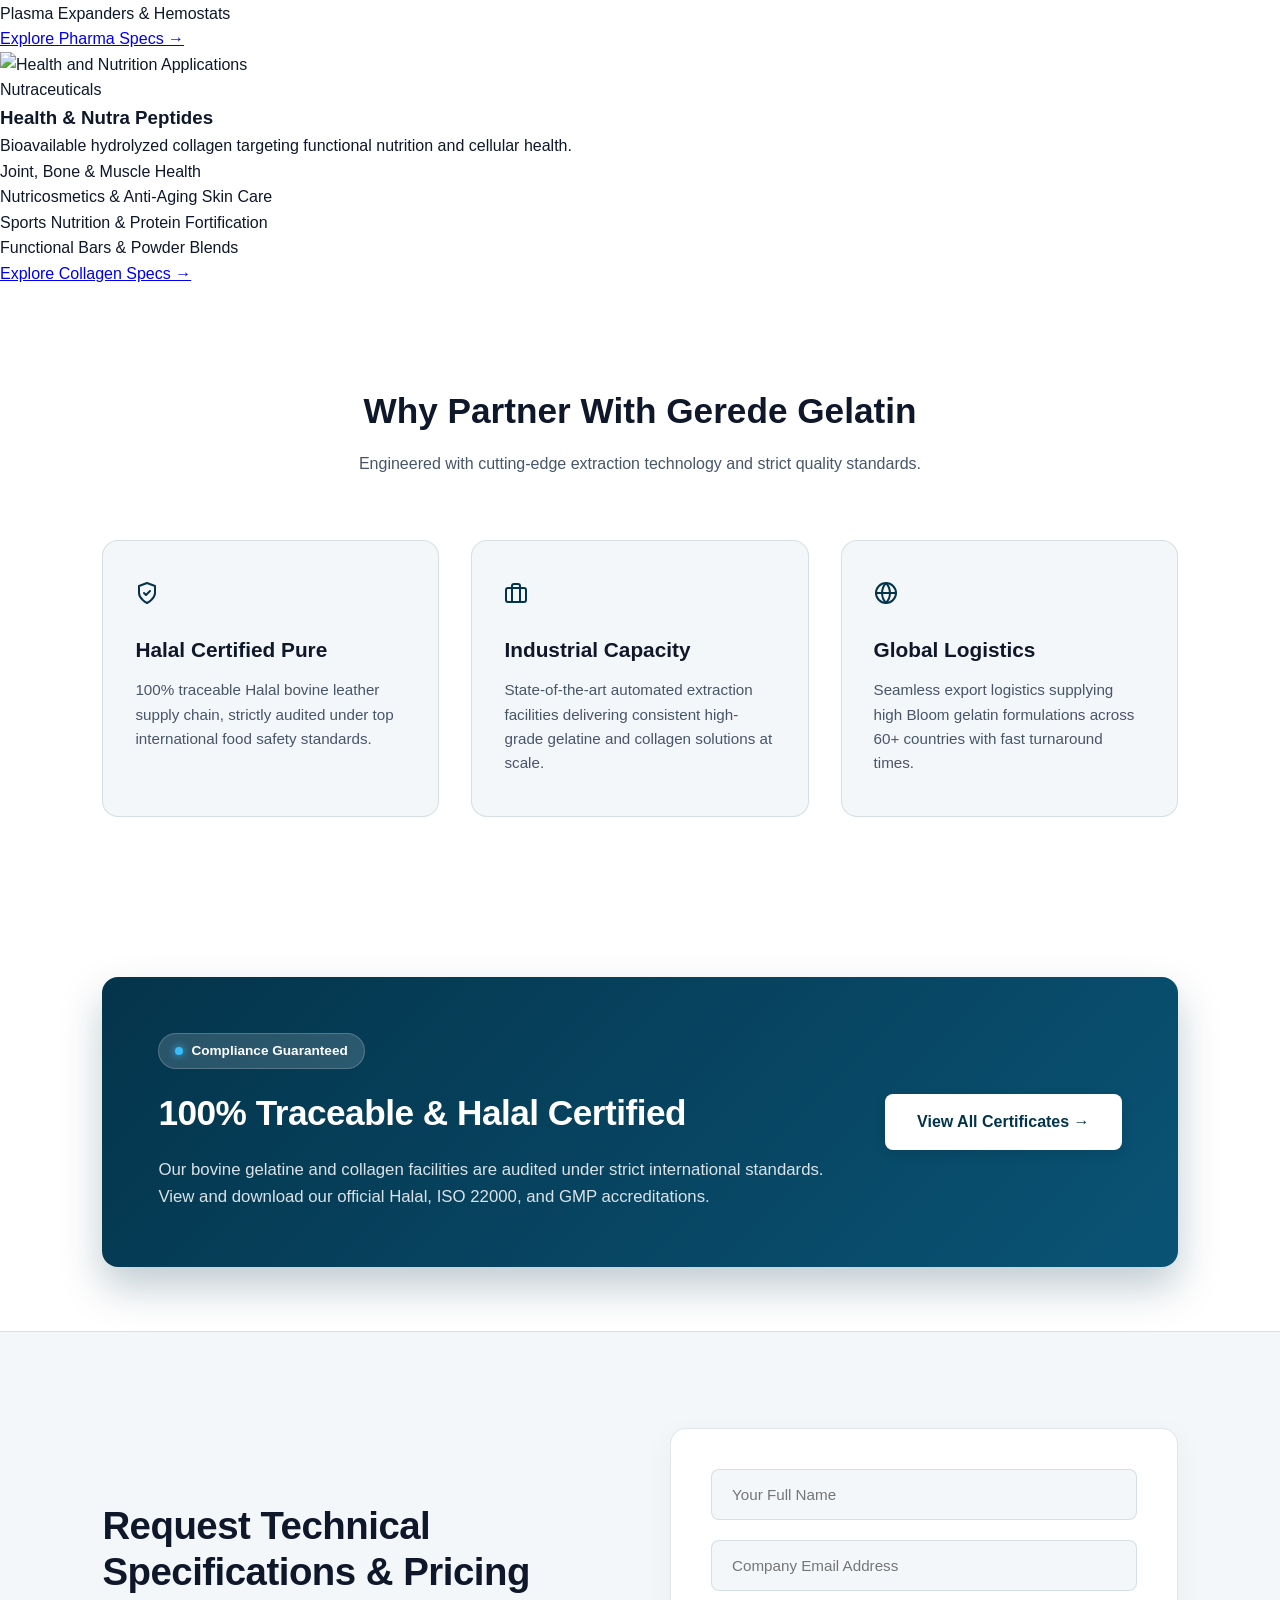
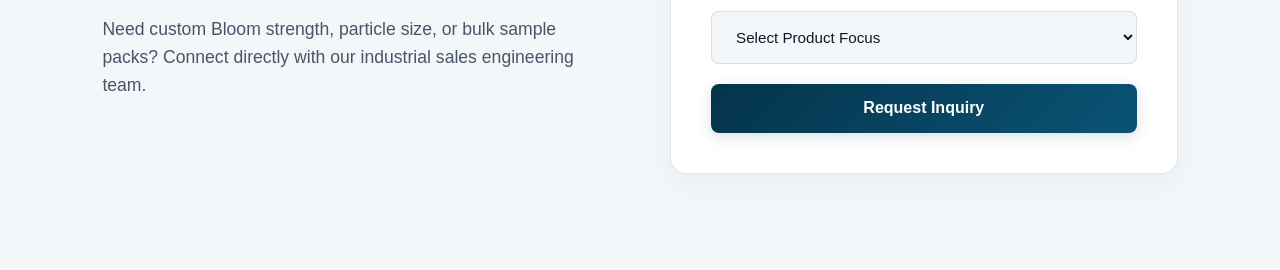
==== commit 45833e82: "aa" ====
--- a/index.html
+++ b/index.html
@@ -99,6 +99,83 @@
       <p>Bloom Customization Range</p>
     </div>
   </section>
+  <!-- ==========================================================================
+     Applications Section (Rousselot Style)
+     ========================================================================== -->
+<section class="applications-section" id="applications">
+  <div class="section-header">
+    <div class="badge">
+      <span class="pulse-dot"></span> Versatile Solutions
+    </div>
+    <h2>Our Application Expertise</h2>
+    <p>Discover how our premium bovine gelatine and hydrolyzed collagen peptides optimize formulations across diverse global industries.</p>
+  </div>
+
+  <div class="app-grid">
+    
+    <!-- Segment 1: Food & Nutrition -->
+    <div class="app-card">
+      <div class="app-image">
+        <img src="https://unsplash.com" alt="Food and Confectionery Applications">
+        <div class="app-overlay"></div>
+        <span class="app-tag">Food & Beverage</span>
+      </div>
+      <div class="app-body">
+        <h3>Confectionery & Culinary</h3>
+        <p>Delivering perfect texture, clarity, and stabilization for premium food formulations.</p>
+        <ul class="app-list">
+          <li>Gummy Confectionery & Marshmallows</li>
+          <li>Dairy Products & Low-Fat Spreads</li>
+          <li>Clarification in Beverages & Juices</li>
+          <li>Meat & Savory Formulations</li>
+        </ul>
+        <a href="#contact" class="app-link">Explore Food Specs →</a>
+      </div>
+    </div>
+
+    <!-- Segment 2: Pharmaceutical -->
+    <div class="app-card">
+      <div class="app-image">
+        <img src="https://unsplash.com" alt="Pharmaceutical Applications">
+        <div class="app-overlay"></div>
+        <span class="app-tag">Pharmaceutical</span>
+      </div>
+      <div class="app-body">
+        <h3>Pharma & Medical Grade</h3>
+        <p>Strictly compliant gelatine solutions manufactured under international GMP standards.</p>
+        <ul class="app-list">
+          <li>Hard & Soft Gelatine Capsules</li>
+          <li>Tableting & Vitamin Coatings</li>
+          <li>Microencapsulation Systems</li>
+          <li>Plasma Expanders & Hemostats</li>
+        </ul>
+        <a href="#contact" class="app-link">Explore Pharma Specs →</a>
+      </div>
+    </div>
+
+    <!-- Segment 3: Health & Nutrition -->
+    <div class="app-card">
+      <div class="app-image">
+        <img src="https://unsplash.com" alt="Health and Nutrition Applications">
+        <div class="app-overlay"></div>
+        <span class="app-tag">Nutraceuticals</span>
+      </div>
+        <div class="app-body">
+          <h3>Health & Nutra Peptides</h3>
+          <p>Bioavailable hydrolyzed collagen targeting functional nutrition and cellular health.</p>
+          <ul class="app-list">
+            <li>Joint, Bone & Muscle Health</li>
+            <li>Nutricosmetics & Anti-Aging Skin Care</li>
+            <li>Sports Nutrition & Protein Fortification</li>
+            <li>Functional Bars & Powder Blends</li>
+          </ul>
+        <a href="#contact" class="app-link">Explore Collagen Specs →</a>
+        </div>
+      </div>
+
+    </div>
+  </section>
+
 
   <!-- Feature Grid / Products -->
   <section class="features" id="products">
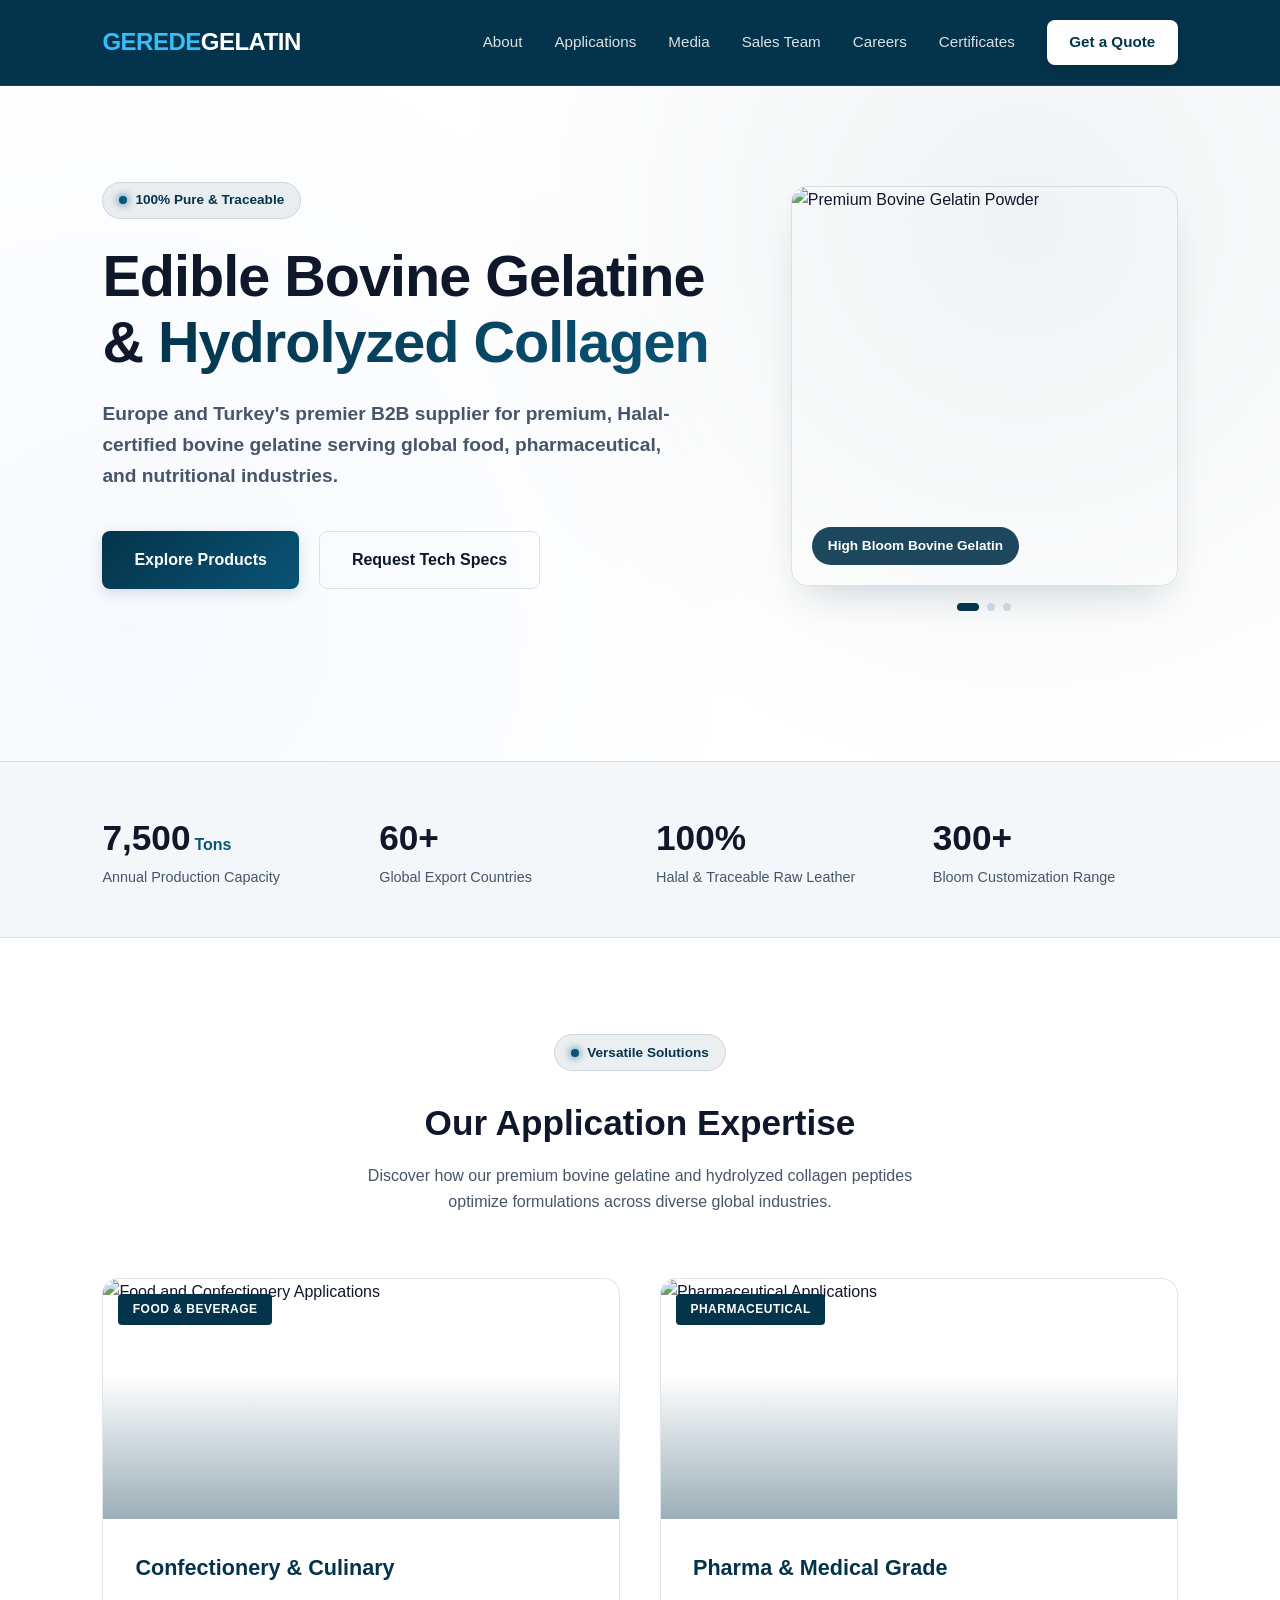
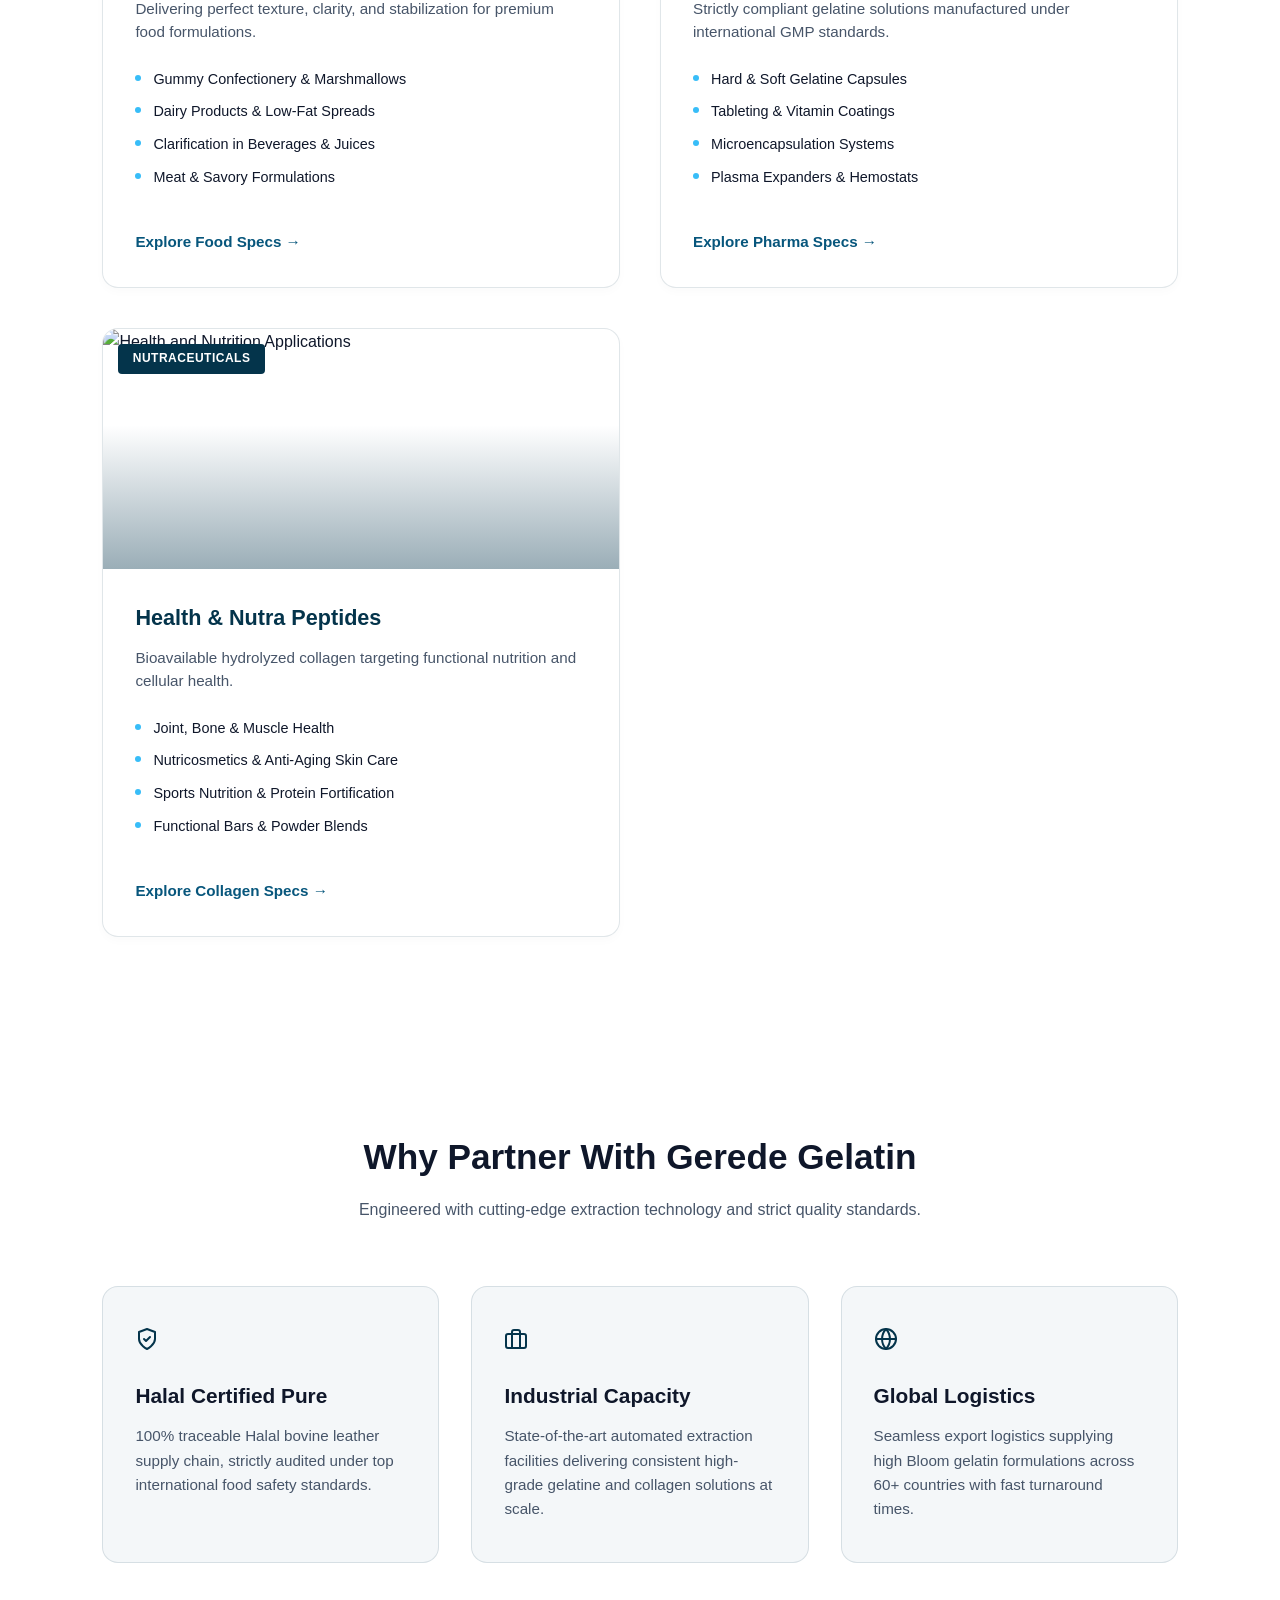
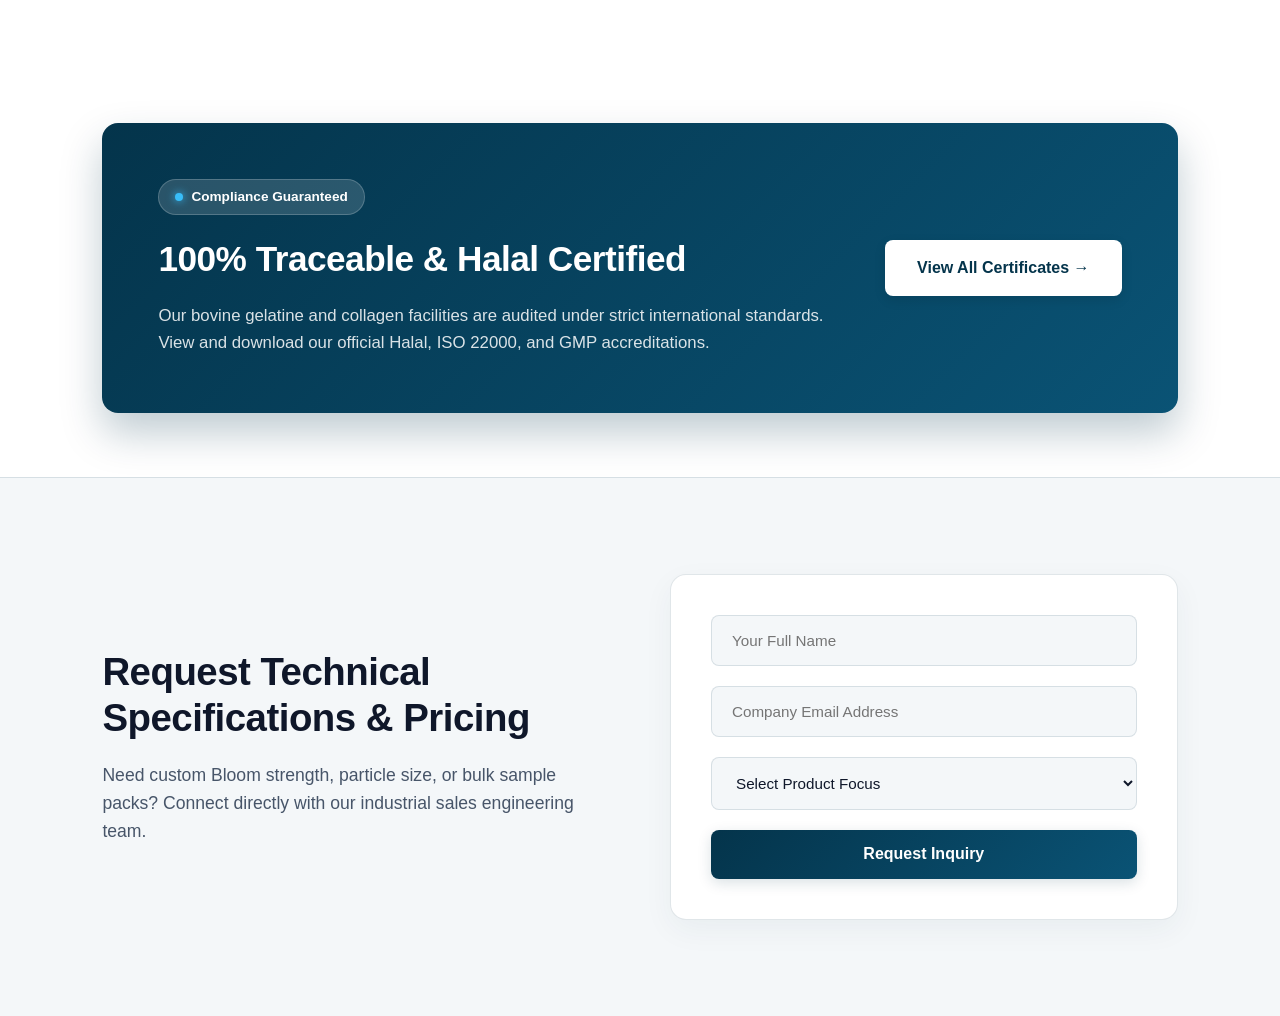
==== commit dfcf65cc: "a" ====
--- a/index.html
+++ b/index.html
@@ -58,7 +58,7 @@
       <div class="hero-slider-wrapper">
         <div class="hero-slider">
           <div class="slide active">
-            <img src="https://unsplash.com" alt="Premium Bovine Gelatin Powder">
+            <img src="images/a.png" alt="Premium Bovine Gelatin Powder">
             <span class="slide-caption">High Bloom Bovine Gelatin</span>
           </div>
           <div class="slide">
--- a/style.css
+++ b/style.css
@@ -572,6 +572,145 @@
   cursor: pointer;
   font-family: inherit;
 }
+/* ==========================================================================
+   Applications Section (Rousselot Inspired Grid)
+   ========================================================================== */
+.applications-section {
+  padding: 6rem 8%;
+  max-width: 1400px;
+  margin: 0 auto;
+  background-color: var(--bg-main);
+}
+
+.app-grid {
+  display: grid;
+  grid-template-columns: repeat(auto-fit, minmax(340px, 1fr));
+  gap: 2.5rem;
+  margin-top: 2rem;
+}
+
+.app-card {
+  background: var(--bg-main);
+  border-radius: var(--radius-md);
+  border: 1px solid var(--border-color);
+  overflow: hidden;
+  box-shadow: 0 4px 10px rgba(4, 52, 75, 0.02);
+  transition: all 0.35s cubic-bezier(0.4, 0, 0.2, 1);
+  display: flex;
+  flex-direction: column;
+}
+
+.app-card:hover {
+  transform: translateY(-6px);
+  box-shadow: 0 20px 35px rgba(4, 52, 75, 0.08);
+  border-color: rgba(4, 52, 75, 0.25);
+}
+
+.app-image {
+  position: relative;
+  width: 100%;
+  height: 240px;
+  overflow: hidden;
+}
+
+.app-image img {
+  width: 100%;
+  height: 100%;
+  object-fit: cover;
+  transition: transform 0.5s ease;
+}
+
+.app-card:hover .app-image img {
+  transform: scale(1.05);
+}
+
+.app-overlay {
+  position: absolute;
+  top: 0;
+  left: 0;
+  width: 100%;
+  height: 100%;
+  background: linear-gradient(to bottom, transparent 40%, rgba(4, 52, 75, 0.4) 100%);
+}
+
+.app-tag {
+  position: absolute;
+  top: 15px;
+  left: 15px;
+  background: var(--primary);
+  color: #ffffff;
+  padding: 0.35rem 0.9rem;
+  font-size: 0.75rem;
+  font-weight: 700;
+  text-transform: uppercase;
+  letter-spacing: 0.5px;
+  border-radius: 4px;
+}
+
+.app-body {
+  padding: 2rem;
+  display: flex;
+  flex-direction: column;
+  flex-grow: 1;
+}
+
+.app-body h3 {
+  font-size: 1.35rem;
+  color: var(--primary);
+  font-weight: 700;
+  margin-bottom: 0.75rem;
+}
+
+.app-body p {
+  color: var(--text-muted);
+  font-size: 0.95rem;
+  line-height: 1.5;
+  margin-bottom: 1.5rem;
+}
+
+.app-list {
+  list-style: none;
+  padding: 0;
+  margin: 0 0 2rem 0;
+}
+
+.app-list li {
+  font-size: 0.9rem;
+  color: var(--text-main);
+  position: relative;
+  padding-left: 18px;
+  margin-bottom: 0.6rem;
+  font-weight: 500;
+}
+
+/*  tarzı modern minimalist liste ikonu */
+.app-list li::before {
+  content: "";
+  position: absolute;
+  left: 0;
+  top: 7px;
+  width: 6px;
+  height: 6px;
+  background-color: #38bdf8; /* Açık mavi detay rengi */
+  border-radius: 50%;
+}
+
+.app-link {
+  margin-top: auto;
+  color: var(--primary-light);
+  text-decoration: none;
+  font-weight: 700;
+  font-size: 0.95rem;
+  transition: color 0.2s ease, padding-left 0.2s ease;
+  display: inline-flex;
+  align-items: center;
+}
+
+.app-link:hover {
+  color: var(--primary);
+  padding-left: 5px;
+}
+
 
 /* ==========================================================================
    9. Alt Kısımlar İçin Mobil Uyumluluk (Responsive)
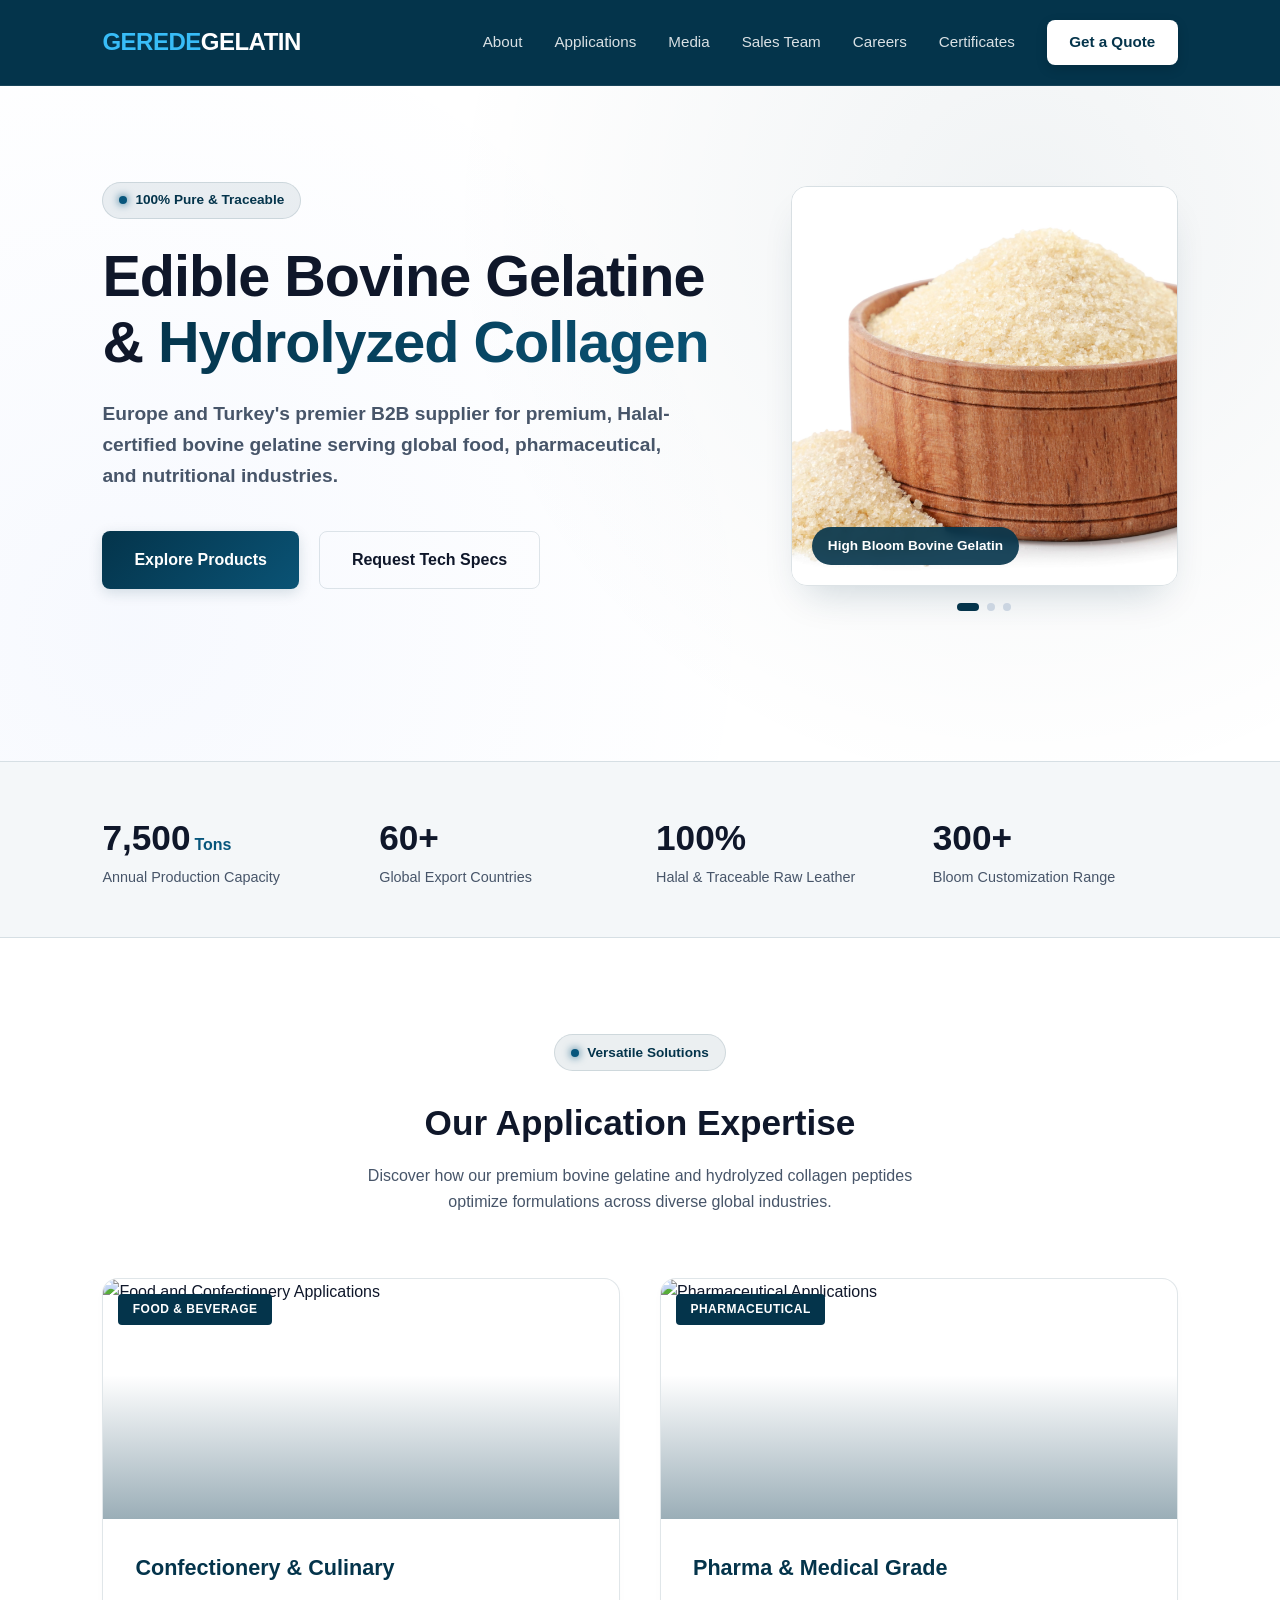
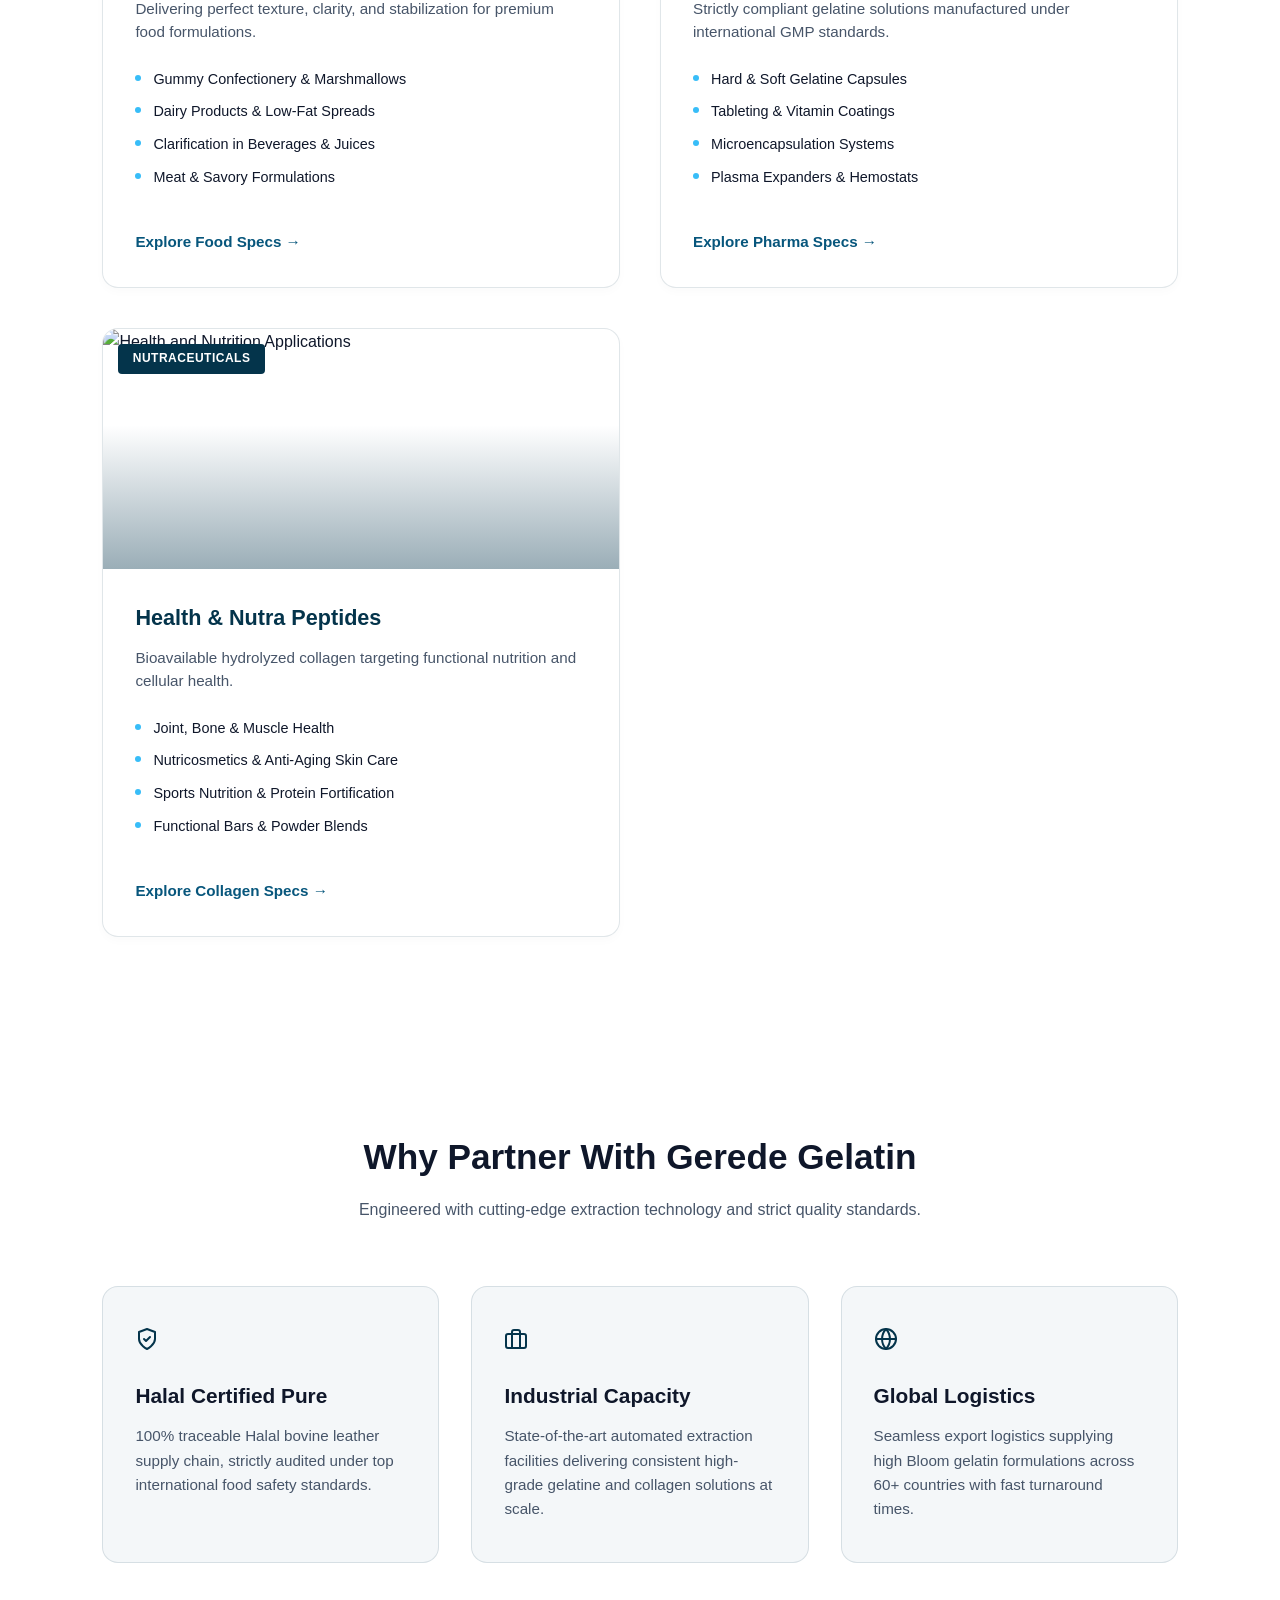
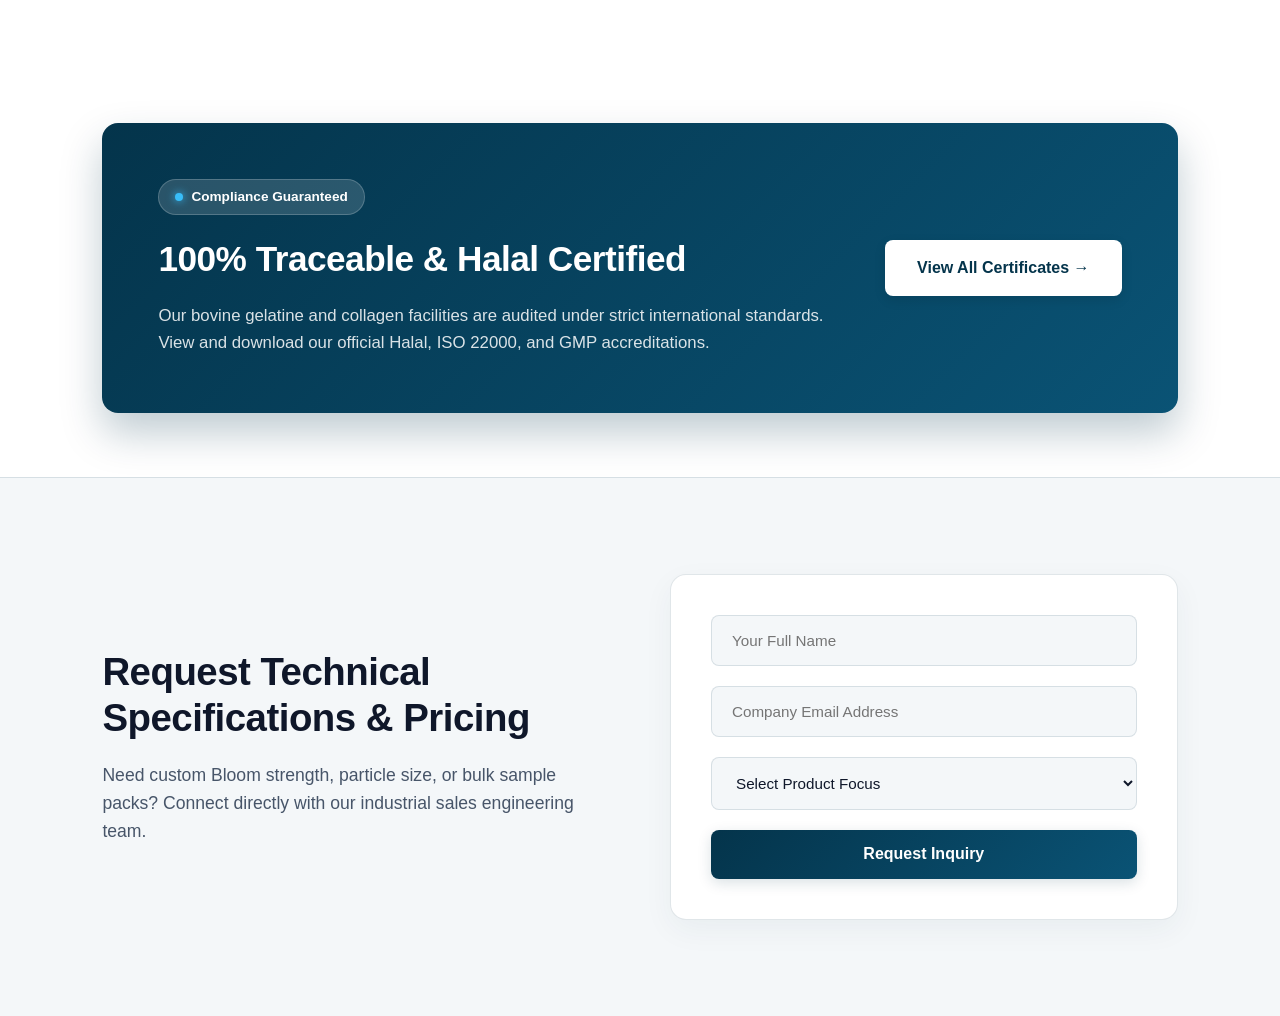
==== commit 9aee1595: "a" ====
--- a/index.html
+++ b/index.html
@@ -58,7 +58,7 @@
       <div class="hero-slider-wrapper">
         <div class="hero-slider">
           <div class="slide active">
-            <img src="images/a.png" alt="Premium Bovine Gelatin Powder">
+            <img src="images/a.jpg" alt="Premium Bovine Gelatin Powder">
             <span class="slide-caption">High Bloom Bovine Gelatin</span>
           </div>
           <div class="slide">
